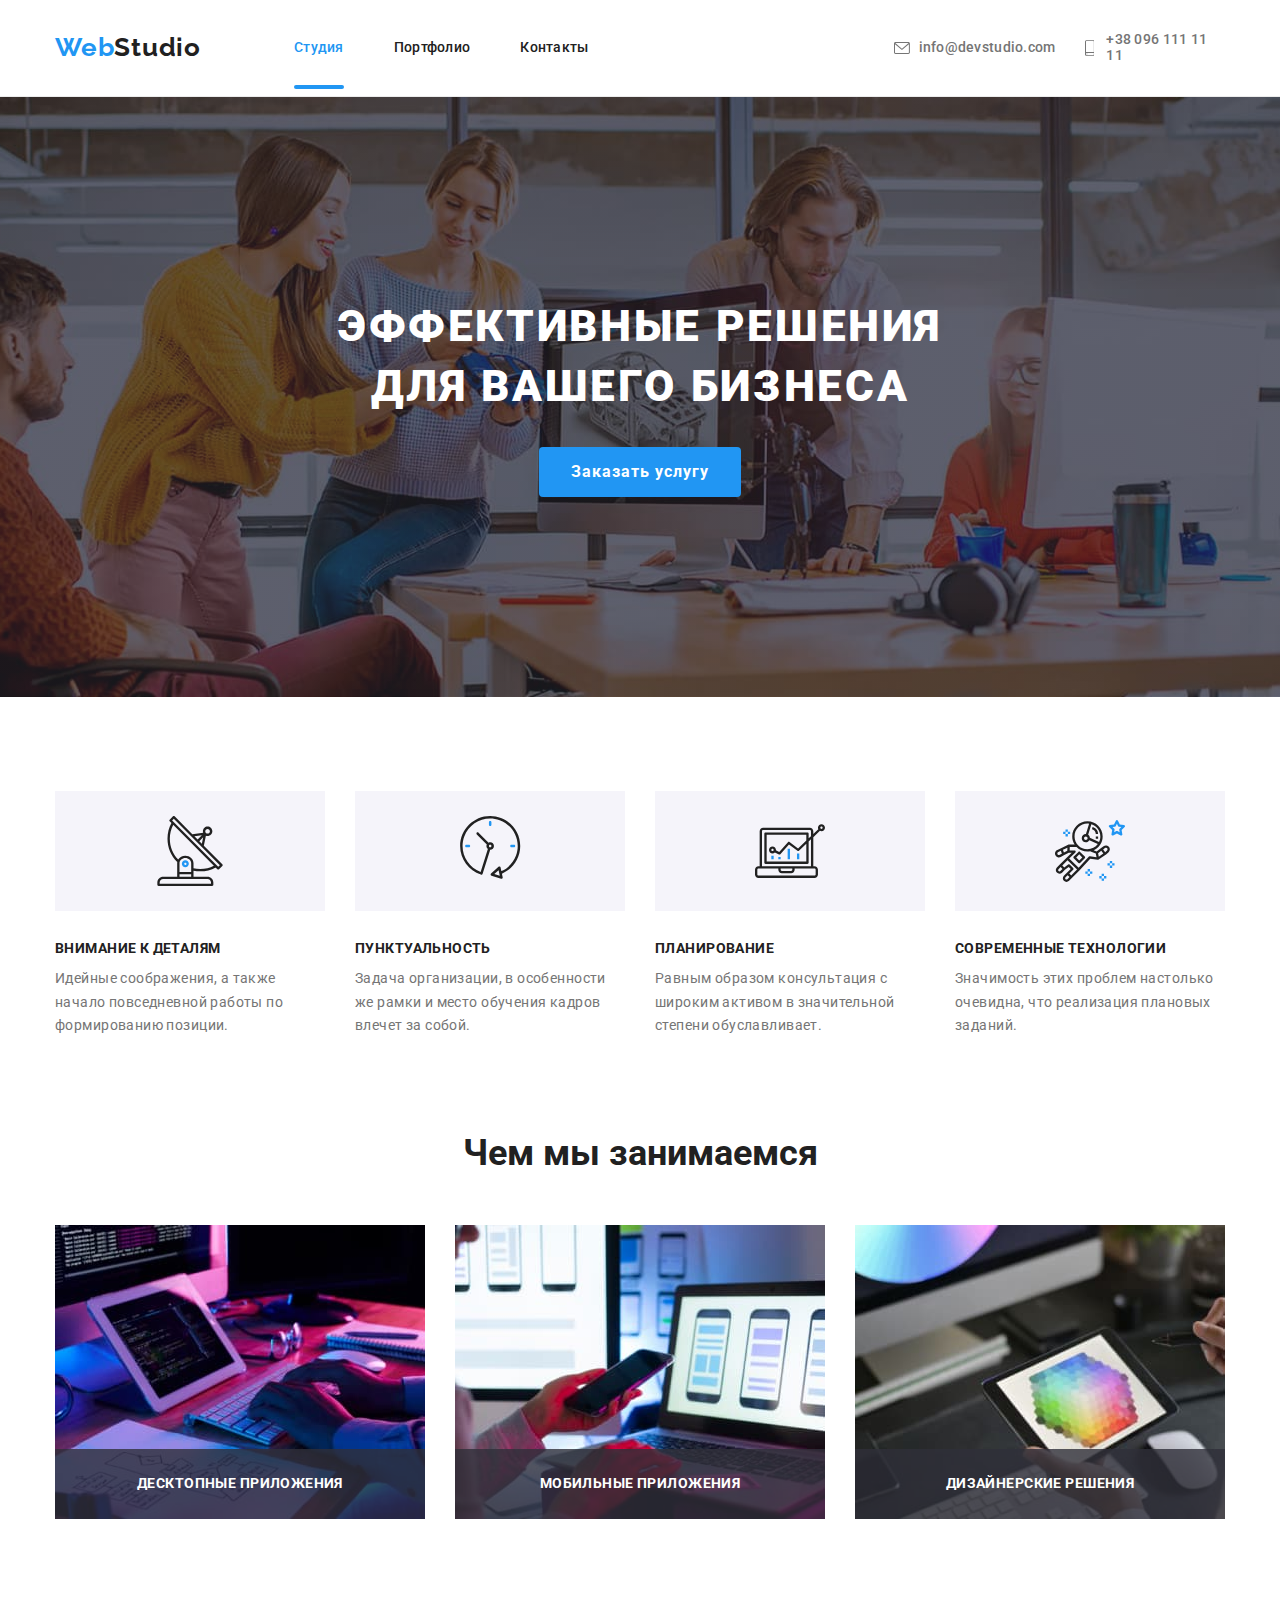
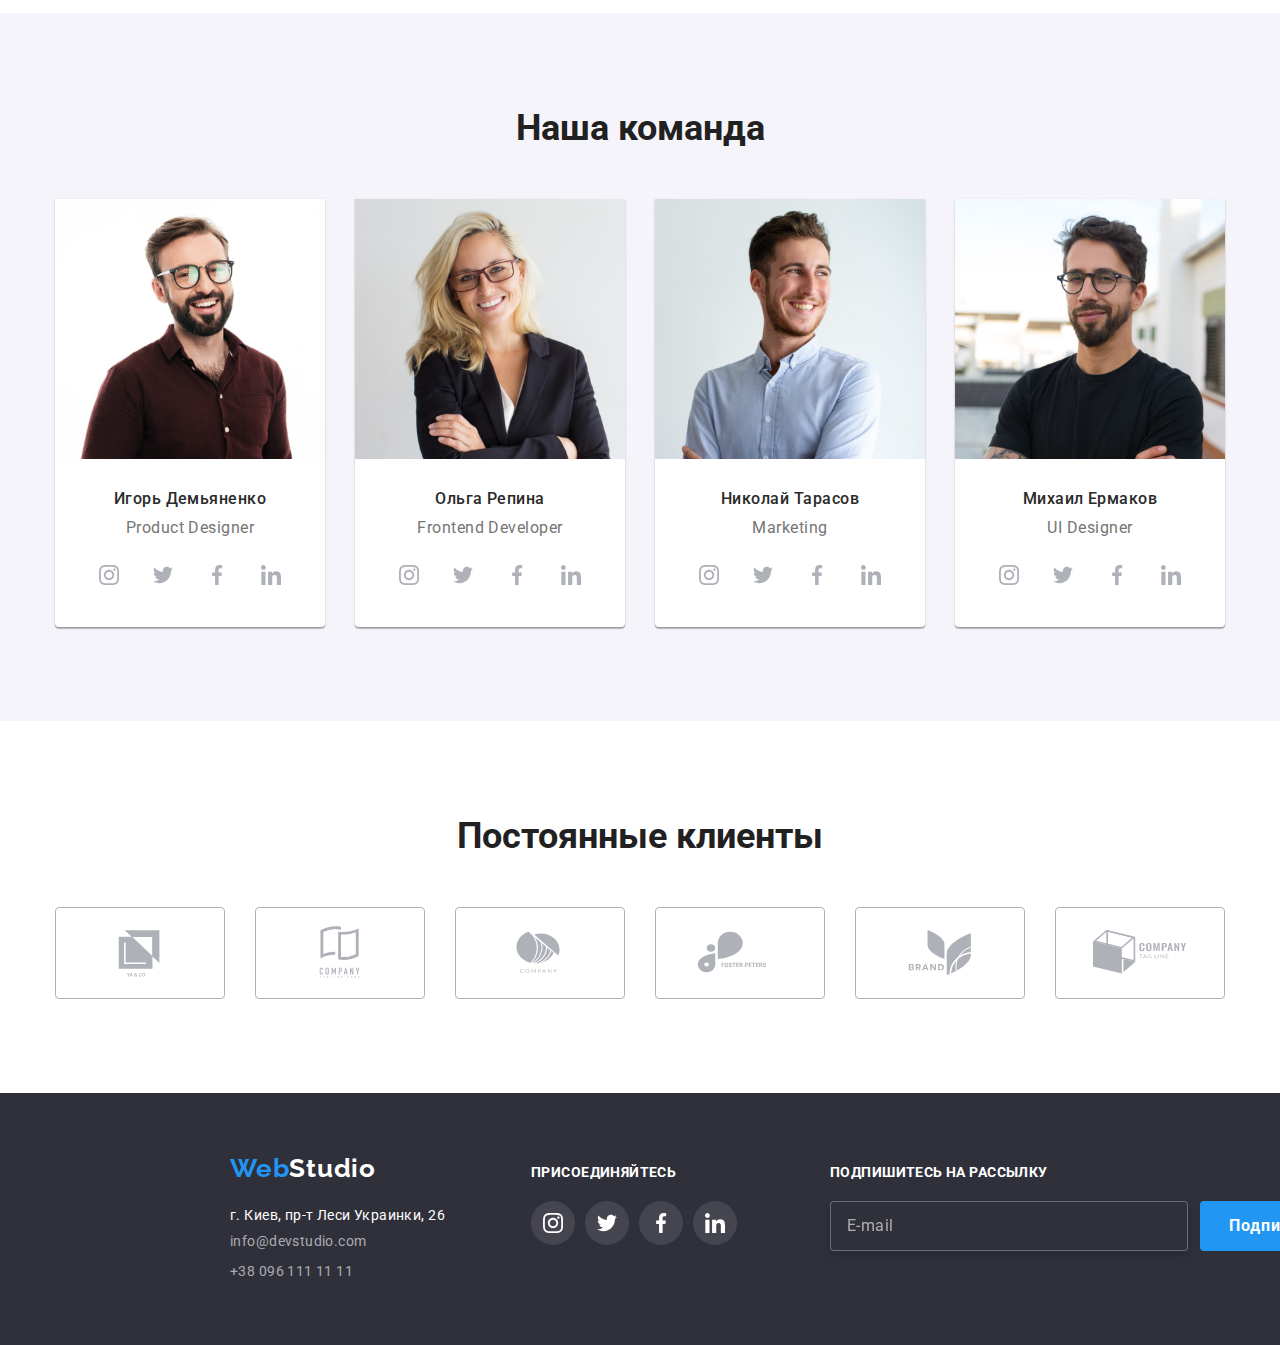
==== index.html @ 99806f52 "Initial commit" ====
<!DOCTYPE html>
<html lang="ru">
<head>
  <meta charset="UTF-8">
  <meta http-equiv="X-UA-Compatible" content="IE=edge">
  <meta name="viewport" content="width=device-width, initial-scale=1.0">
  <title>WebStudio</title>

  <!-- Fontfamily -->
  <link 
  rel="preconnect" 
  href="https://fonts.googleapis.com"
  >
  <link 
  rel="preconnect" 
  href="https://fonts.gstatic.com" crossorigin
  >
  <link 
  href="https://fonts.googleapis.com/css2?family=Raleway:wght@700&family=Roboto:wght@400;500;700;900&display=swap" 
  rel="stylesheet"
  >
  <!-- Normalize -->
  <link 
  rel="stylesheet" 
  href="https://cdnjs.cloudflare.com/ajax/libs/modern-normalize/1.1.0/modern-normalize.min.css"
  >
  <!-- Css -->
  <link 
  rel="stylesheet" 
  href="./css/styles.css"
  >
</head>
<body>

  <!-- Header -->

  <header class="header">
    <div class= "container nav-container">
      <nav class="nav-list">
        <a href="./" class="logo-header logo link" aria-label="WebStudio">
          <span class="logo-web">Web</span>Studio
        </a>
        <ul class="site-nav list">
          <li class="nav-element"><a href="" class="nav-link link current" aria-label="Студия">Студия</a></li>
          <li class="nav-element"><a href="./portfolio.html" class="nav-link link" aria-label="Портфолио">Портфолио</a></li>
          <li class="nav-element"><a href="" class="nav-link link" aria-label="Контакты">Контакты</a></li>
        </ul>
      </nav>

      <ul class="contacts-list list">
        <li class="contacts-item">
          <a href="mailto:info@devstudio.com" class="contacts-link link " aria-label="Mail">
            <svg class="mail-icon"
              width="16px"
              height="12px">
              <use href="./images/icons.svg#icon-envelope"></use>
            </svg>info@devstudio.com
          </a>
        </li>
        <li class="contacts-item">
          <a href="tel:+380961111111" class="contacts-link link " aria-label="Phone number">
            <svg class="tell-icon"
              width="10px"
              height="16px">
              <use href="./images/icons.svg#icon-smartphone"></use>
            </svg>+38 096 111 11 11
          </a>
        </li>
      </ul>
    </div>
  </header>

<!-- Main -->

  <main>

<!-- Hero -->

    <section class="hero">
      <div class=" hero-container container ">
        <h1 class="hero-title">Эффективные решения для вашего бизнеса</h1>
        <button class="button" type="button" data-modal-open >Заказать услугу</button>
      </div>
    </section>

<!-- Feature -->

    <section class="feature-section">
      <div class="container">
        <h2 class="visually-hidden">Преимущество</h2>
        <ul class="feature-list list">
          <li class="feature-item">
            <div class="feature-icon-container">
            <svg class="feature-icon"
            width="70px" 
            height="70px">
              <use href="./images/icons.svg#icon-antenna"></use>
            </svg>
            </div>
            <h3 class="feature-title">Внимание к деталям</h3>
            <p class="feature-subtitle">Идейные соображения, а также начало повседневной работы по формированию позиции.</p>
          </li>
          <li class="feature-item">
            <div class="feature-icon-container">
              <svg class="feature-icon"
            width="70px" 
            height="70px">
              <use href="./images/icons.svg#icon-clock"></use>
            </svg>
            </div>
            <h3 class="feature-title">Пунктуальность</h3>
            <p class="feature-subtitle">Задача организации, в особенности же рамки и место обучения кадров влечет за собой.</p>
          </li>
          <li class="feature-item">
            <div class="feature-icon-container">
              <svg class="feature-icon"
            width="70px" 
            height="70px">
              <use href="./images/icons.svg#icon-diagram"></use>
            </svg>
            </div>
            <h3 class="feature-title">Планирование</h3>
            <p class="feature-subtitle">Равным образом консультация с широким активом в значительной степени обуславливает.</p>
          </li>
          <li class="feature-item">
            <div class="feature-icon-container">
              <svg class="feature-icon"
            width="70px" 
            height="70px">
              <use href="./images/icons.svg#icon-astronaut"></use>
            </svg>
            </div>
            <h3 class="feature-title">Современные технологии</h3>
            <p class="feature-subtitle">Значимость этих проблем настолько очевидна, что реализация плановых заданий.</p>
          </li>
        </ul>
      </div>

    </section>

<!-- Services -->

    <section class="services-section">
      <div class="container">
        <h2 class="section-title">Чем мы занимаемся</h2>
        <ul class="services-list list">
          <li class="services-item">
              <img src="./images/layout.jpg" class="image" alt="Программирование" width="370">
          <p class="services-description">Десктопные приложения</p>
            </li>
          <li class="services-item">
              <img src="./images/design.jpg" class="image" alt="Дизайн" width="370">
          <p class="services-description">Мобильные приложения</p>
            </li>
          <li class="services-item">
              <img src="./images/colorontablet.jpg" class="image" alt="Выбор цвета на графическом планшете" width="370">
          <p class="services-description">Дизайнерские решения</p>
            </li>
        </ul>
      </div>
    </section>

<!-- Team -->

    <section class="team-section">
      <div class="container">
        <h2 class="section-title">Наша команда</h2>
        <ul class="team-list list">
            <li class="team-card">
              <img src="./images/igordemyanenko.jpg" class="image" alt="Игорь Демьяненко" width="270">
            <div class="card-title">
              <h3 class="team-title">Игорь Демьяненко</h3>
              <p class="team-description">Product Designer</p>
              <ul class="social-list list">
                <li class="social-item">
                  <a href="" class="social-element" aria-label="instagram">
                    <svg class="social-icon "
                    height="20px"
                    width="20px">
                      <use href="images/icons.svg#icon-instagram" ></use>
                    </svg>
                  </a></li>
                <li class="social-item">
                  <a href="" class="social-element" aria-label="twitter">
                    <svg class="social-icon "
                    height="20px"
                    width="20px">
                      <use href="images/icons.svg#icon-twitter" ></use>
                    </svg>
                  </a></li>
                <li class="social-item">
                  <a href="" class="social-element"  aria-label="facebook">
                    <svg class="social-icon "
                    height="20px"
                    width="20px">
                      <use href="images/icons.svg#icon-facebook" ></use>
                    </svg>
                  </a></li>
                <li class="social-item">
                  <a href="" class="social-element"  aria-label="linkedin">
                    <svg class="social-icon "
                    height="20px"
                    width="20px">
                      <use href="images/icons.svg#icon-linkedin" ></use>
                    </svg>
                  </a></li>
              </ul>
            </div>
            </li>
            <li class="team-card">
              <img src="./images/olgarepina.jpg" class="image" alt="Ольга Репина" width="270">
            <div class="card-title">
              <h3 class="team-title">Ольга Репина</h3>
              <p class="team-description">Frontend Developer</p>
              <ul class="social-list list">
                <li class="social-item">
                  <a href="" class="social-element">
                    <svg class="social-icon "
                    height="20px"
                    width="20px">
                      <use href="images/icons.svg#icon-instagram" ></use>
                    </svg>
                  </a></li>
                <li class="social-item">
                  <a href="" class="social-element">
                    <svg class="social-icon "
                    height="20px"
                    width="20px">
                      <use href="images/icons.svg#icon-twitter" ></use>
                    </svg>
                  </a></li>
                <li class="social-item">
                  <a href="" class="social-element">
                    <svg class="social-icon "
                    height="20px"
                    width="20px">
                      <use href="images/icons.svg#icon-facebook" ></use>
                    </svg>
                  </a></li>
                <li class="social-item">
                  <a href="" class="social-element">
                    <svg class="social-icon "
                    height="20px"
                    width="20px">
                      <use href="images/icons.svg#icon-linkedin" ></use>
                    </svg>
                  </a></li>
              </ul>
              </div>
            </li>
            <li class="team-card">
              <img src="./images/nikolaitarasov.jpg" class="image" alt="Николай Тарасов" width="270">
            <div class="card-title">
              <h3 class="team-title">Николай Тарасов</h3>
              <p class="team-description">Marketing</p>
              <ul class="social-list list">
                <li class="social-item">
                  <a href="" class="social-element">
                    <svg class="social-icon "
                    height="20px"
                    width="20px">
                      <use href="images/icons.svg#icon-instagram" ></use>
                    </svg>
                  </a></li>
                <li class="social-item">
                  <a href="" class="social-element">
                    <svg class="social-icon "
                    height="20px"
                    width="20px">
                      <use href="images/icons.svg#icon-twitter" ></use>
                    </svg>
                  </a></li>
                <li class="social-item">
                  <a href="" class="social-element">
                    <svg class="social-icon "
                    height="20px"
                    width="20px">
                      <use href="images/icons.svg#icon-facebook" ></use>
                    </svg>
                  </a></li>
                <li class="social-item">
                  <a href="" class="social-element">
                    <svg class="social-icon "
                    height="20px"
                    width="20px">
                      <use href="images/icons.svg#icon-linkedin" ></use>
                    </svg>
                  </a></li>
              </ul>
            </div>
            </li>
            <li class="team-card">
              <img src="./images/mikhailermakov.jpg" class="image" alt="Михаил Ермаков" width="270">
            <div class="card-title">
              <h3 class="team-title">Михаил Ермаков</h3>
              <p class="team-description">UI Designer</p>
              <ul class="social-list list">
                <li class="social-item">
                  <a href="" class="social-element">
                    <svg class="social-icon "
                    height="20px"
                    width="20px">
                      <use href="images/icons.svg#icon-instagram" ></use>
                    </svg>
                  </a></li>
                <li class="social-item">
                  <a href="" class="social-element">
                    <svg class="social-icon "
                    height="20px"
                    width="20px">
                      <use href="images/icons.svg#icon-twitter" ></use>
                    </svg>
                  </a></li>
                <li class="social-item">
                  <a href="" class="social-element">
                    <svg class="social-icon "
                    height="20px"
                    width="20px">
                      <use href="images/icons.svg#icon-facebook" ></use>
                    </svg>
                  </a></li>
                <li class="social-item">
                  <a href="" class="social-element">
                    <svg class="social-icon "
                    height="20px"
                    width="20px">
                      <use href="images/icons.svg#icon-linkedin" ></use>
                    </svg>
                  </a></li>
              </ul>
            </div>
          </li>
        </ul>
      </div>
    </section>

<!-- Our clients -->

<section class="clients-section">
<div class="container">
    <h2 class="section-title">Постоянные клиенты</h2>
  <ul class="clients-list list">
    <li class="clients-item">
    <a  class="clients-icon" href="">
      <svg class="feature-icon "
          width="106px" 
          height="60px">
          <use href="./images/icons.svg#icon-logo-1"></use>
        </svg>
    </a>
    </li>
    <li class="clients-item">
    <a  class="clients-icon" href="">
      <svg class="feature-icon "
          width="106px" 
          height="60px">
          <use href="./images/icons.svg#icon-logo-2"></use>
        </svg>
    </a>
    </li>
    <li class="clients-item">
    <a  class="clients-icon" href="">
      <svg class="feature-icon "
          width="106px" 
          height="60px">
          <use href="./images/icons.svg#icon-logo-3"></use>
        </svg>
    </a>
    </li>
    <li class="clients-item">
    <a class="clients-icon" href="">
      <svg class="feature-icon "
          width="106px" 
          height="60px">
          <use href="./images/icons.svg#icon-logo-4"></use>
        </svg>
    </a>
    </li>
    <li class="clients-item">
    <a  class="clients-icon" href="">
      <svg class="feature-icon "
          width="106px" 
          height="60px">
          <use href="./images/icons.svg#icon-logo-5"></use>
        </svg>
    </a>
    </li>
    <li class="clients-item">
    <a  class="clients-icon" href="">
      <svg class="feature-icon "
          width="106px" 
          height="60px">
          <use href="./images/icons.svg#icon-logo-6"></use>
        </svg>
    </a>
    </li>
  </ul>
</div>
</section>
  </main>

<!-- Footer -->

  <footer class="footer">
    <div class="container">
      <div>
        <a href="./" class="logo-footer logo link" aria-label="WebStudio">
          <span class="logo-web">Web</span>Studio
        </a>
        <address class="address">
          <ul class="contacts-footer list">
            <li class="address-item"><a href="/" class="contacts-address link" aria-label="address">г. Киев, пр-т Леси Украинки, 26</a></li>
            <li class="address-item"><a href="mailto:info@devstudio.com" class="contacts-link link" aria-label="Mail">info@devstudio.com</a></li>
            <li class="address-item"><a href="tel:+380961111111" class="contacts-link link" aria-label="Phone number">+38 096 111 11 11</a></li>
          </ul>
        </address>
      </div>
      <div class="footer-social-container">
          <b class="subscribe">присоединяйтесь</b>
          <ul class="footer-social-list list">
            <li class="footer-social-item">
                    <a href="" class="footer-social-element" aria-label="instagram">
                      <svg class="footer-social-icon"
                      height="20px"
                      width="20px">
                        <use href="images/icons.svg#icon-instagram" ></use>
                      </svg>
                    </a></li>
                  <li class="footer-social-item">
                    <a href="" class="footer-social-element" aria-label="twitter">
                      <svg class="footer-social-icon"
                      height="20px"
                      width="20px">
                        <use href="images/icons.svg#icon-twitter" ></use>
                      </svg>
                    </a></li>
                  <li class="footer-social-item">
                    <a href="" class="footer-social-element" aria-label="facebook">
                      <svg class="footer-social-icon"
                      height="20px"
                      width="20px">
                        <use href="images/icons.svg#icon-facebook" ></use>
                      </svg>
                    </a></li>
                  <li class="footer-social-item">
                    <a href="" class="footer-social-element"  aria-label="linkedin">
                      <svg class="footer-social-icon"
                      height="20px"
                      width="20px">
                        <use href="images/icons.svg#icon-linkedin" ></use>
                      </svg>
                    </a></li>
          </ul>
      </div> 

      <div class="footer-form-container">
        <p class="subscribe footer-form-title">Подпишитесь на рассылку</p>
        <form class="footer-form">
            <input class="footer-email-input" type="email" name="email" placeholder="E-mail">
          <button class="button fotter-button" type="submit">
            Подписаться
            <svg class="footer-icon"
              width="24px"
              height="24px">
              <use href="./images/icons.svg#icon-send"></use>
            </svg>
          </button>
        </form>
      </div>
    </div>
  </footer>

<!-- Modal -->

  <div class="backdrop is-hidden" data-modal>
    <div class="modal">


    <div class="modal-container"  role="group" aria-labelledby="contact-details-head">
        <p class="modal-title" id="contact-details-head">Оставьте свои данные, мы вам перезвоним</p>
      <form class="modal-form">

        <label class="label">
          Имя
          <input class="modal-input" type="text" name="name" autofocus>
        <svg class="modal-icon"
          width="18px"
          height="18px">
          <use href="./images/icons.svg#icon-person-black">
          </use>
        </svg>
        </label>

        <label class="label">
          Телефон
          <input class="modal-input" type="tel" name="phone_number">
        <svg class="modal-icon"
          width="18px"
          height="18px">
          <use href="./images/icons.svg#icon-phone-black"></use>
        </svg>
        </label>

        <label class="label">
          Почта
          <input class="modal-input" type="email" name="email">
        <svg class="modal-icon"
          width="18px"
          height="18px">
          <use href="./images/icons.svg#icon-email-black"></use>
        </svg>
        </label>

        <label class="label label-texteria">
          Комментарий
        <textarea  class="textarea" name="Comment" rows="7" placeholder="Введите текст"></textarea>
        </label>

        <label class="label agreement">
          <input class="input-checkbox visually-hidden" id="user-checkbox" tabindex="-1" type="checkbox" name="consent" value="consent">
          <span class="fake" aria-labelledby="user-checkbox" tabindex="0">
            <svg class="icon-fake"
            width="11px"
            height="8px">
              <use href="./images/icons.svg#icon-Vector"></use>
            </svg>
          </span>
          Соглашаюсь с рассылкой и принимаю&nbsp;
          <a class="agreement-link" href="/">Условия договора</a>
          </label>

        <button class="button modal-button" type="submit">Отправить</button>
      </form>
    </div>
      <button class="modal-close" type="button" data-modal-close>
        <svg class="modal-close-icon"
        width="18px"
        height="18px">
          <use href="./images/icons.svg#icon-close-black"></use>
        </svg>
      </button>
    </div>
  </div>

  <script src="./js/modal.js"></script>
</body>
</html>
---- css/styles.css ----
/* Styles for index.html */
:root {
  --primary-text-color: #2a2a2a;
  --title-text-color: #212121;
  --accent-color: #2196F3;
  --primary-white-color: #FFFFFF;
  --grey: #757575;
  --grey-light: rgba(255, 255, 255, 0.6);
  --grey-ultra-light: #F5F4FA;
  --background-color: #2F303A;
  --background-color-for-hero:#C4C4C4;
  /* --primary-bg-color:#E5E5E5; */
} 

/* Box-sizing */
html {
  box-sizing: border-box;
}


/* Body */
body {
  margin: 0;

  /* background-color: var(--primary-bg-color); */
  color: var(--primary-text-color);

  font-size: 14px;
  font-weight: 400;
  line-height: 1.71;
  font-family: Roboto, sans-serif;
}

/* Class .container  */
.container {
  width: 1200px;
  margin: 0 auto;
  padding: 0 15px;
}

/* Class .list  */
.list {
  list-style: none;
  
  margin: 0;
  padding: 0;
}

/* Class .link  */
.link {
  text-decoration: none;
}

/* Class .section-title  */
.section-title {
  color: var(--title-text-color);

  font-size: 36px;
  line-height: 1.17;
  text-align: center;
}

/* Class .image */
.image {
  width: 100%;
  height: auto;
  display:block;
}

/* INDEX.HTML */

/* HEADER */
.header {
  border-bottom: 1px solid #ECECEC
}

.nav-container {
  display: flex;
  align-items: center;
}

.nav-list {
  display: flex;
  align-items: center;
}

/* Logo */

.logo {
  margin-right: 93px;

  color: var(--title-text-color);

  font-family: Raleway;
  font-size: 26px;
  font-weight: 700;
  line-height: 1.19;
  letter-spacing: 0.03em;
}

.logo-web {
  color: var(--accent-color);
}

/* Nav */

.site-nav {
  display: flex;
  align-items: center;
}

.nav-element:not(:last-child) {
  margin-right: 50px;
}

.nav-link {
  display: block;
  padding: 32px 0;

  color: var(--title-text-color);

  font-weight: 500;
  line-height: 1.14;
  letter-spacing: 0.02em;

  transition-timing-function: cubic-bezier(0.4, 0, 0.2, 1);
  transition-duration: 250ms;
  transition-property: color;

}

.nav-link:hover,
.nav-link:focus {
  color: var(--accent-color);
}

.nav-link.current{
  color: var(--accent-color);
}

/* hover-line */
.nav-link.current,
.nav-link {
  position: relative;
}


.nav-link.current::after {
  content: "";
  position: absolute;
  bottom: -1.5px;
  left: 0;

  width: 100%;
  height: 4px;

  background: #2196F3;
  border-radius: 2px;
  }




/* contacts */

.contacts-list {
  display: flex;
  align-items: center;
  margin-left: 305px;
}

.contacts-item:not(:last-child){
  margin-right: 29px;
}

.contacts-link {
  display: flex;
  align-items: center;
  padding: 32px 0;


  color: var(--grey);
  fill: var(--grey);

  font-weight: 500;
  line-height: 1.14;
  letter-spacing: 0.02em;

  transition-timing-function: cubic-bezier(0.4, 0, 0.2, 1) ;
  transition-duration: 250ms;
  transition-property: color, fill;
}

.contacts-link:hover,
.contacts-link:focus {
  color: var(--accent-color);
  fill: var(--accent-color);
}

/* icons for contacts */
.mail-icon {
  margin-right: 9px;
}

.tell-icon {
  margin-right: 12px;
}


/* MAIN */

/* Hero */
.hero {
  padding: 200px 0;
  margin: auto;


  background-color: var(--background-color-for-hero);

  background-image:
  linear-gradient(
    rgba(47, 48, 58, 0.475),
    rgba(47, 48, 58, 0.475)),
    url(../images/team.jpg);
  background-repeat: no-repeat;
  background-position: center;
  max-width: 1600px; 
  }

.hero-container {
  text-align: center;
}


.visually-hidden {
  position: absolute;
  width: 1px;
  height: 1px;
  margin: -1px;
  padding: 0;
  overflow: hidden;
  border: 0;
  clip: rect(0 0 0 0);
}

.hero-title {
  max-width: 696px;
  margin: 0 auto 30px;

  color: var(--primary-white-color);

  font-weight: 900;
  font-size: 44px;
  line-height: 1.36;
  letter-spacing: 0.06em;
  text-transform: uppercase;
}

.button {
  padding: 10px 32px;
  min-width: 200px;
  border: 0;
  border-radius: 4px;

  color: var(--primary-white-color);
  background-color: var(--accent-color);

  font-family: inherit;
  font-weight: 700;
  font-size: 16px;
  line-height: 1.88;
  letter-spacing: 0.06em;

  cursor: pointer;
  transition-duration: 250ms;
  transition-timing-function: cubic-bezier(0.4, 0, 0.2, 1);
  transition-property: background-color;
}
.button:focus,
.button:hover {
  background-color: #188CE8;;
}

/* Feature */

.feature-section {
  padding: 94px 0 47px;
}

.feature-list {

  display: flex;
  align-items: center;
  justify-content: center;
}

.feature-item {
  width: 270px;
  margin-right: 30px;
}

.feature-item:last-child {
  margin-right: 0;
}

.feature-icon-container {
  margin-bottom: 30px;
  display: flex;
  align-items: center;
  justify-content: center;

  background: #F5F4FA;

  width: 270px;
  height: 120px;
}

.feature-title {
  margin: 0 0 10px;
  color: var(--title-text-color);

  font-weight: 700;
  font-size: 14px;
  line-height: 1.14;
  text-transform: uppercase;
  letter-spacing: 0.03em;
}

.feature-subtitle {
  margin: 0;

  color: var(--grey);

  line-height: 1.71;
  letter-spacing: 0.03em;
}

/* Services */

.services-section {
  padding: 47px 0 94px;
}

.section-title {
  margin: 0 0 50px;
  
  text-align: center;
}

.services-list {
  display: flex;
  align-items: center;
  justify-content: center;
}
  
.services-item {
  position: relative;

  margin-right: 30px;
}

.services-item:last-child {
  margin-right: 0;
}
/* description */

.services-description {
  position: absolute;
  bottom: 0;
  padding: 27px;
  right: 0;
  left: 0;

  margin: 0;
  font-weight: 700;
  line-height: 1.14;
  text-align: center;
  letter-spacing: 0.03em;
  text-transform: uppercase;

  color: var(--primary-white-color);

  background: rgba(47, 48, 58, 0.8);
}

/* Team */

.team-section {
  background-color: #F5F4FA;
  padding: 94px 0;
}

.team-list {
  display: flex;
  align-items: center;
  justify-content: center;
}

.team-card {
  margin: 0 30px 0 0;

  background-color:var(--primary-white-color) ;

  box-shadow: 0px 1px 3px rgba(0, 0, 0, 0.12), 0px 1px 1px rgba(0, 0, 0, 0.14), 0px 2px 1px rgba(0, 0, 0, 0.2);
  border-radius: 0px 0px 4px 4px;
}

.card-title {
  padding: 30px 32px;

  text-align: center;
}

.team-title {
  margin: 0 0 10px 0;

  font-weight: 500;
  font-size: 16px;
  line-height: 1.19;
  letter-spacing: 0.03em;
}



.team-card:last-child {
  margin-right: 0;
}

.team-description {

  color: var(--grey);

  font-weight: 400;
  font-size: 16px;
  line-height: 1.19;
  letter-spacing: 0.03em;

  margin: 0 0 16px;
}

.social-list {
  display: flex;
  align-items: center;
  justify-content: center;
}

.social-element {
  display: flex;
  align-items: center;
  justify-content: center;

  fill: #AFB1B8 ;

  height: 44px;
  width: 44px;
  border-radius: 50%;
  transition-timing-function: cubic-bezier(0.4, 0, 0.2, 1) ;
  transition-duration: 250ms;
  transition-property: background-color, fill;

}
.social-item:not(:last-child) {
  margin-right: 10px;
  
}

.social-element:hover,
.social-element:focus {
  background-color: var(--accent-color);
  fill: var(--primary-white-color)
}

/* Our clients */

.clients-section {
  padding: 94px 0;
}
.clients-list {
  display: flex;
  align-items: center;
}

.clients-item {
  width: 170px;
  height: 92px;
}

.clients-icon{
  display: flex;
  align-items: center;
  justify-content: center;

  fill: #AFB1B8;


  border: 1px solid #AFB1B8;
  border-radius: 4px;
  width: 100%;
  height: 100%;

  transition-timing-function: cubic-bezier(0.4, 0, 0.2, 1) ;
  transition-duration: 250ms;
  transition-property: fill, border;
}
.clients-item:not(:last-child) {
  margin-right: 30px;
}

.clients-icon:hover,
.clients-icon:focus {
  fill: var(--accent-color);
  border: 1px solid #2196F3;
}

/* FOOTER */

.footer {
  padding: 60px 215px;

  background-color: var(--background-color)
}



.footer .logo {
  color: var(--primary-white-color);
}

.logo-footer {
  display: inline-block;
  margin-bottom: 20px;
  margin-right: 0;
}
.address-item {
  margin-bottom: 9px;
  height: 21px;
}
.address-item:last-child {
  margin-bottom: 0;
}

.contacts-footer {
  width: 231px;
}

.contacts-address {
  color: var(--primary-white-color);

  font-style: normal;
  letter-spacing: 0.03em;

}

.footer .contacts-link {
  padding: 0;
  color: var(--grey-light);

  font-weight: 400;
  font-style: normal;
  letter-spacing: 0.03em;

  transition-timing-function: cubic-bezier(0.4, 0, 0.2, 1) ;
  transition-duration: 250ms;
  transition-property: color;
}

.footer .contacts-link:hover,
.footer .contacts-link:focus {
  color: var(--accent-color);
}
/* Social */

.footer .container {
  display: flex;
  align-items: baseline;
}

.footer-social-container {
margin-left: 70px;

}

.subscribe {
  display: block;
  margin-bottom: 20px;

  color: var(--primary-white-color);


  font-weight: 700;
  line-height: 1.14;
  letter-spacing: 0.03em;
  text-transform: uppercase;
}

.footer-social-list {
display: flex;
}

.footer-social-item {
display: flex;
}

.footer-social-item:not(:last-child) {
  margin-right: 10px;
}

.footer-social-element {
  display: flex;
  align-items: center;
  justify-content: center;

  background-color: rgba(255, 255, 255, 0.1);
  fill: var(--primary-white-color);

  width: 44px;
  height: 44px;
  border-radius: 50%;

  transition-duration: 250ms;
  transition-timing-function: cubic-bezier(0.4, 0, 0.2, 1);
  transition-property: background-color;
}

.footer-social-element:hover,
.footer-social-element:focus {
  background-color: var(--accent-color);
}

/* footer-modal */

.footer-form-container {
  display: flex;
  flex-direction: column;
  margin-left: 93px;
  width: 570px;

}


.footer-form {
  display: flex;
  align-items: flex-end;


}

.footer-form-title {
  margin: 0 0 20px ;
  color: var(--primary-white-color);

  font-weight: 700;
  line-height: 1.14;
  letter-spacing: 0.03em;
}

.footer-label {
  display: flex;
  flex-direction: column;
  margin: 0;
  width: 100%;
}

.footer-email-input {
  font-size: 16px;
  padding: 15px 10px 15px 16px;
  width: 100%;

  background: var(--background-color);
  color: var(--background-color-for-hero);

  border: 1px solid rgba(255, 255, 255, 0.3);
  filter: drop-shadow(0px 4px 4px rgba(0, 0, 0, 0.15));
  border-radius: 4px;
  outline: transparent;
  transition-property: solid;
  transition-duration: 250ms;
  transition-timing-function: cubic-bezier(0.4, 0, 0.2, 1);
}

.footer-email-input:focus {
  border: 1px solid var(--accent-color);
}

.footer-email-input::placeholder {
  font-weight: 400;
  font-size: 16px;
  line-height: 1.25;
  letter-spacing: 0.03em;

  color: rgba(255, 255, 255, 0.6);
}

.fotter-button {
display: flex;
justify-content: center;
align-items: center;
margin-left: 12px;

padding: 10px 28px 10px 29px ;

fill: var(--primary-white-color);
}

.footer-icon {
  padding: 0;
  margin-left: 10px;
}
/* Modal */

.backdrop {
  position: fixed;


  width: 100vw;
  height: 100vh;
  left: 0px;
  top: 0px;

  background: rgba(0, 0, 0, 0.2);
  
  opacity: 1;
  visibility: visible;
  pointer-events: initial;

  transition-property: opacity, visibility;
  transition-duration: 250ms;
  transition-timing-function: cubic-bezier(0.4, 0, 0.2, 1);

}

.modal {
  position: absolute;
  width: 528px;
  top:50%;
  left:50%;
  transform: translate(-50%,-50%);

  background: #FFFFFF;
  box-shadow: 0px 1px 3px rgba(0, 0, 0, 0.12), 0px 1px 1px rgba(0, 0, 0, 0.14), 0px 2px 1px rgba(0, 0, 0, 0.2);
  border-radius: 4px;
}

.backdrop.is-hidden {
  opacity: 0;
  visibility: hidden;
  pointer-events: none;
}

.modal-close {
  display: flex;
  justify-content: center;
  align-items: center;
  position: absolute;
  top: 8px;
  right: 8px;

  width: 30px;
  height: 30px;

  background: #FFFFFF;
  border: 1px solid rgba(0, 0, 0, 0.1);
  border-radius: 50%;

  cursor: pointer;
  transition-timing-function: cubic-bezier(0.4, 0, 0.2, 1) 250s;
  transition-duration: 250ms;
  transition-property: fill;
}

  .modal-close:focus,
  .modal-close:hover {
  fill:var(--accent-color);
}

.modal-close-icon {
  display: block;
}

/* Form */

.modal-container {
  padding: 40px;
}

.modal-form {
  display: flex;
  flex-direction: column;
  justify-content: center;

}

.modal-title{
  text-align: center;
  margin-top: 0;
  margin-bottom: 12px;
  font-weight: 700;
  font-size: 20px;
  line-height: 1.15;
  letter-spacing: 0.03em;
;
}

.label {
  display: flex;
  position: relative;
  flex-direction: column;
  
  margin-bottom: 10px;


  font-size: 12px;
  line-height: 1.16;
  letter-spacing: 0.01em;

  color: var(--grey);
}


.modal-input {
  padding: 12px 10px 12px 42px;
  margin-top: 4px;
  border: 1px solid rgba(33, 33, 33, 0.2);
  border-radius: 4px;
  outline: transparent;
  transition-timing-function: cubic-bezier(0.4, 0, 0.2, 1) ;
  transition-duration: 250ms;
  transition-property: border-color ;
  
}

.modal-input:focus {
  border-color: var(--accent-color);
}

.modal-input:focus +.modal-icon{
  fill: var(--accent-color);
}

.modal-icon {
  padding: 0;
  position: absolute;
  top: 50%;
  left: 12px;


  fill: var(--title-text-color);
  transition-timing-function: cubic-bezier(0.4, 0, 0.2, 1);
  transition-duration: 250ms;
  transition-property: fill;

}



.textarea {
  padding: 11px 16px;
  margin-top: 4px;
  outline: transparent;

  border: 1px solid rgba(33, 33, 33, 0.2);
  border-radius: 4px;

  transition-timing-function: cubic-bezier(0.4, 0, 0.2, 1) ;
  transition-duration: 250ms;
  transition-property: border-color;

  resize: none;
}


.textarea:focus {
border-color: var(--accent-color);
}

.textarea::placeholder {
  font-weight: 400;
  font-size: 12px;
  line-height: 1.166;
  letter-spacing: 0.01em;

  color: rgba(117, 117, 117, 0.5);

}

.fake {

  display: flex;
  justify-content: center;
  align-items: center;
  background:var(--primary-white-color);
  width: 16px;
  height: 15px;
  margin-right: 8px;

  border-radius: 4px;
  outline: 2px solid var(--title-text-color);
  outline-offset: -2px;

  transition-timing-function: cubic-bezier(0.4, 0, 0.2, 1);
  transition-duration: 250ms;
  transition-property: solid, background-color;
}

.fake:focus {
    outline: 2px solid var(--accent-color);
}

.icon-fake {
  fill: var(--primary-white-color) ;
  transition-timing-function: cubic-bezier(0.4, 0, 0.2, 1);
  transition-duration: 250ms;
  transition-property: fill;
}

.input-checkbox:checked + .fake {
  outline-color: var(--accent-color);
  background-color: var(--accent-color);
}

.agreement-link {
  text-decoration-line: underline;
  color: var(--accent-color);
}

.agreement {
  display: flex;
  flex-direction: row;
  justify-content: center;
  align-items:center ;
  text-align: center;
  margin-bottom: 30px ;
  margin-top: 10px;


  font-weight: 400;
  font-size: 14px;
  line-height: 1.71;
  letter-spacing: 0.03em;

  color: var(--grey);
}

.modal-button {
  margin: 0 auto;
  width: 200px;
  height: 50px;
}




/* STYLES FOR PORTFOLIO */

/* MAIN */
/* Portfolio */
.section-portfolio {
  padding: 94px 0;
}

.portfolio {
  display: flex;
  flex-wrap: wrap;
}

.portfolio-card {
  margin: 0 30px 30px 0;
}

.portfolio-card:nth-child(3n+3) {
  margin-right: 0;
}

.portfolio-card:nth-last-child(-n+3) {
  margin-bottom: 0;
}
.portfolio-link{
  display: block;
  transition-timing-function: cubic-bezier(0.4, 0, 0.2, 1) ;
  transition-duration: 250ms;
  transition-property: box-shadow;
}

.portfolio-link:hover,
.portfolio-link:focus {
  box-shadow: 0px 1px 1px rgba(0, 0, 0, 0.12),
    0px 4px 4px rgba(0, 0, 0, 0.06),
    1px 4px 6px rgba(0, 0, 0, 0.16);
}

.portfolio-title-descr {
  padding: 20px 24px;

  border: 1px solid #EEEEEE;
  border-top: 0;
}

.portfolio-title {
  margin: 0 0 4px;

  color: var(--title-text-color);

  font-size: 18px;
  line-height: 2;
  letter-spacing: 0.06em;
}

.description {
  margin: 0;

  color: var(--grey);

  font-size: 16px;
  line-height: 1.88;
  letter-spacing: 0.03em;
}

/* overlay */

.image-container{
  position: relative;
}

.portfolio-text-overlay {
  position: absolute;
  transform: translateY(100%);
  transition-timing-function: cubic-bezier(0.4, 0, 0.2, 1) ;
  transition-duration: 250ms;
  transition-property: transform, opacity;
  top: 0;
  bottom: 0;
  opacity: 0;

  padding: 63px 24px;
  margin: 0;

  font-weight: 400;
  font-size: 18px;
  line-height: 1.5;
  letter-spacing: 0.03em;

  color: var(--primary-white-color);

  background: rgba(33, 150, 243, 0.9);
}

.portfolio-overlay {
position: relative;
overflow: hidden;
}



.portfolio-link:hover .portfolio-text-overlay,
.portfolio-link:focus .portfolio-text-overlay {
    transform: translateY(0);
    opacity: 1;
  }



/* Filter */
.filter {
    display: flex;
    justify-content: center;
    margin-bottom: 50px;
}

.filter-item {
margin-right: 8px;
}

.filter-item:last-child {
  margin-right: 0;
}

.filter-button {
  padding: 6px 22px;
  
  color: var(--title-text-color);
  background-color: var(--grey-ultra-light);
  border: 0;
  
  font-family: inherit;
  font-weight: 500;
  font-size: 16px;
  line-height: 1.63;
  letter-spacing: 0.03em;
  border-radius: 4px;
  
  cursor: pointer;
  transition-timing-function: cubic-bezier(0.4, 0, 0.2, 1);
  transition-duration:250ms;
  transition-property:color, background-color, box-shadow;
  
}

.filter-button.current {
  color: var(--primary-white-color);
  background-color: var(--accent-color)
}

.filter-button:hover,
.filter-button:focus {
  color: var(--primary-white-color);
  background-color: var(--accent-color);
  box-shadow: 0px 3px 1px rgba(0, 0, 0, 0.1), 0px 1px 2px rgba(0, 0, 0, 0.08), 0px 2px 2px rgba(0, 0, 0, 0.12);

}
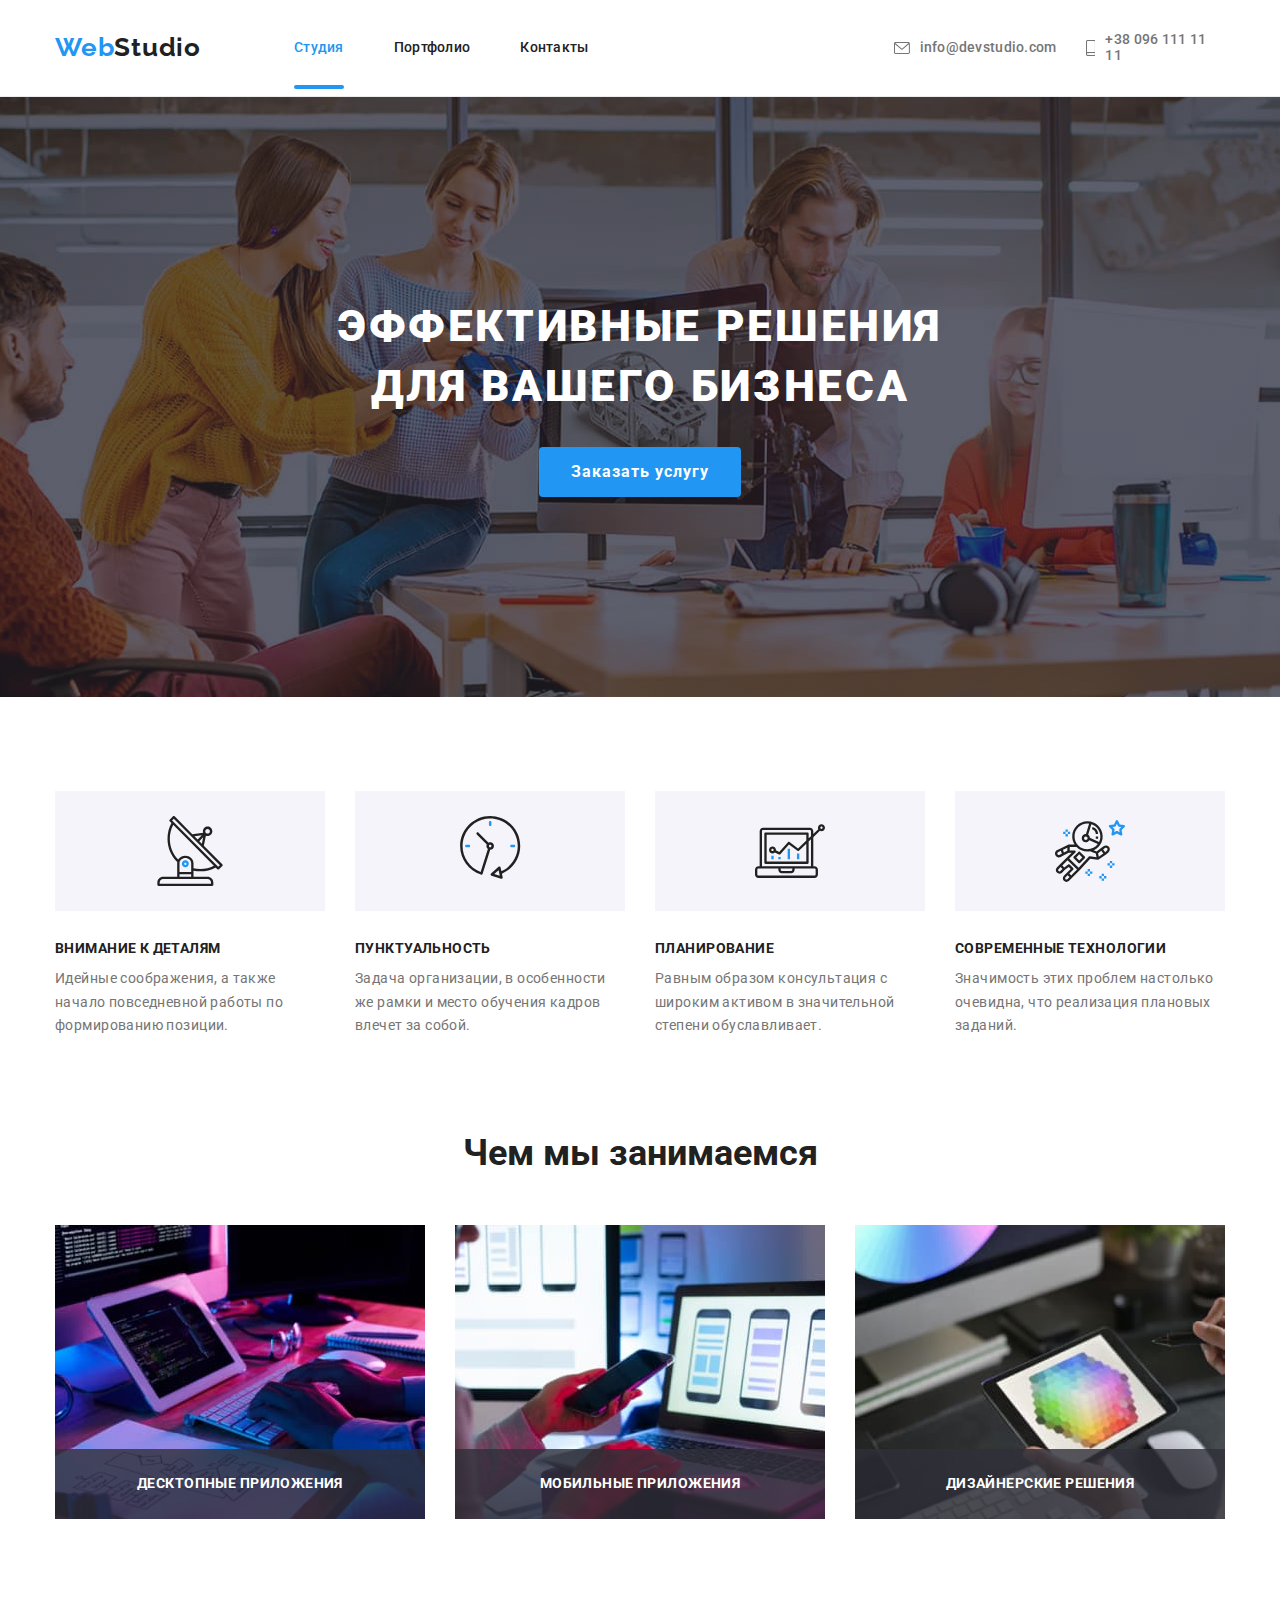
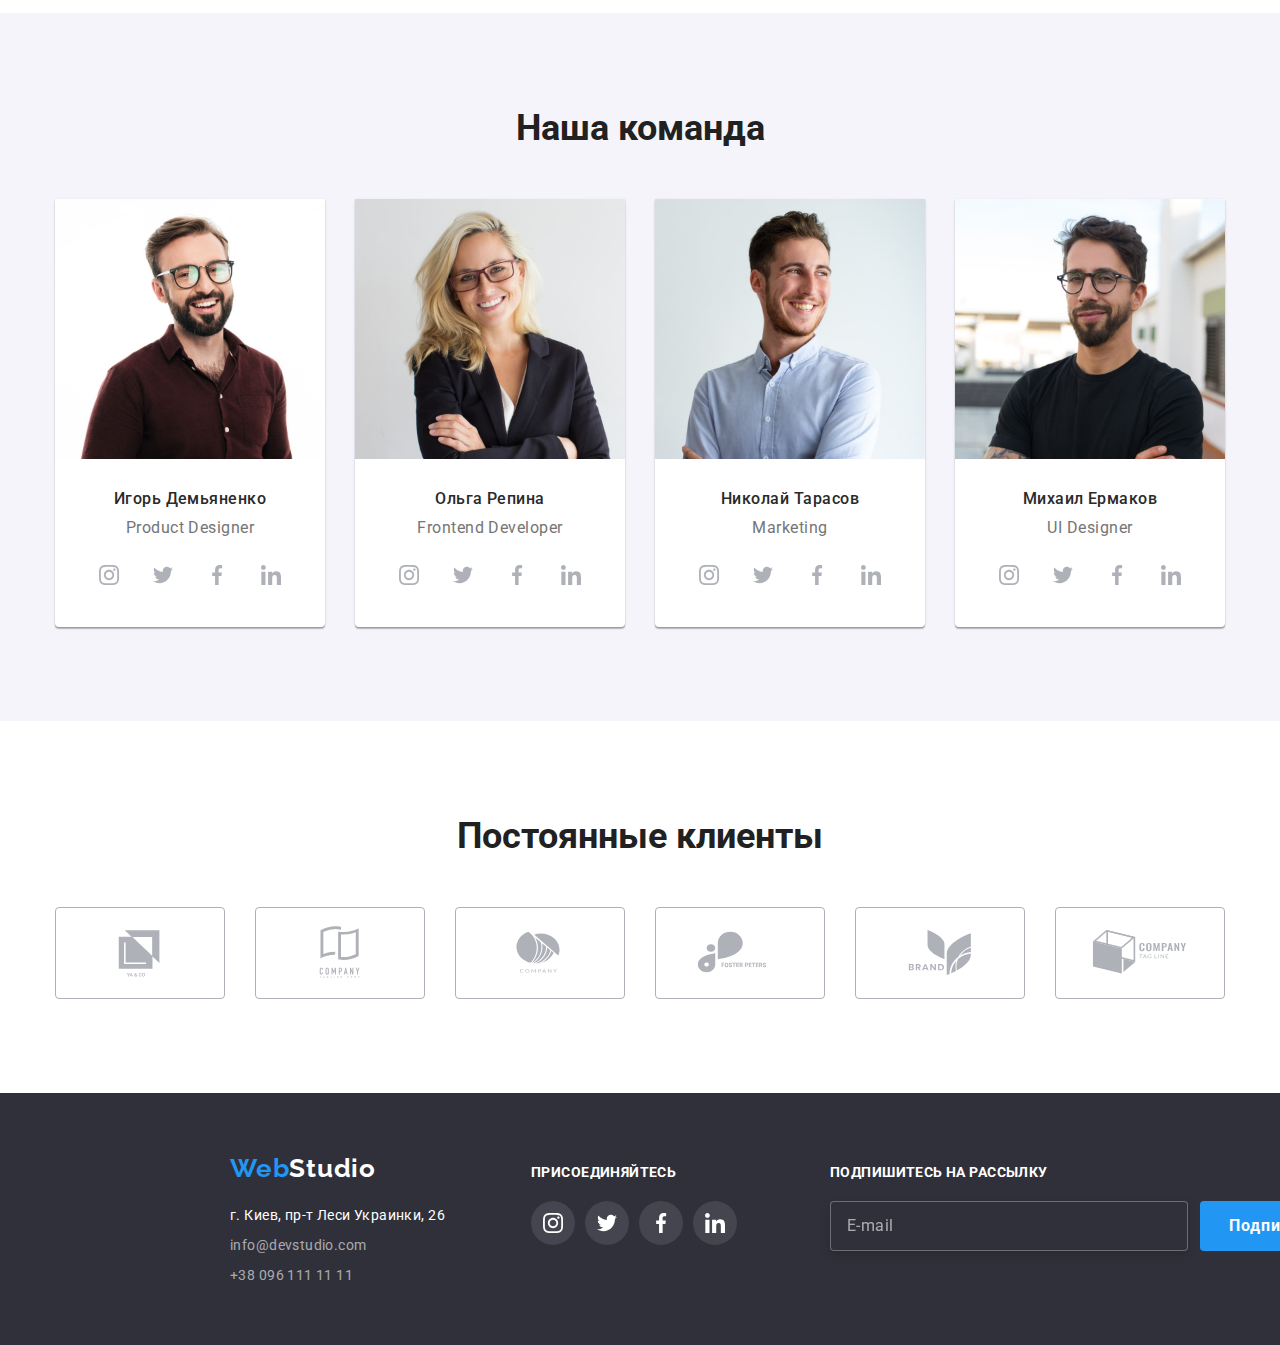
==== commit c5d81a2e: "add classes (BEM)" ====
--- a/index.html
+++ b/index.html
@@ -35,22 +35,23 @@
   <!-- Header -->
 
   <header class="header">
-    <div class= "container nav-container">
-      <nav class="nav-list">
-        <a href="./" class="logo-header logo link" aria-label="WebStudio">
-          <span class="logo-web">Web</span>Studio
+    <div class= "header__container container">
+      <nav class="nav">
+        <a href="./" class="nav__logo" aria-label="WebStudio">
+          <span class="nav__logo-name">Web</span>Studio
         </a>
-        <ul class="site-nav list">
-          <li class="nav-element"><a href="" class="nav-link link current" aria-label="Студия">Студия</a></li>
-          <li class="nav-element"><a href="./portfolio.html" class="nav-link link" aria-label="Портфолио">Портфолио</a></li>
-          <li class="nav-element"><a href="" class="nav-link link" aria-label="Контакты">Контакты</a></li>
+        <ul class="nav__list list">
+          <li class="nav__item"><a href="" class="nav__link link current" aria-label="Студия">Студия</a></li>
+          <li class="nav__item"><a href="./portfolio.html" class="nav__link link" aria-label="Портфолио">Портфолио</a></li>
+          <li class="nav__item"><a href="" class="nav__link link" aria-label="Контакты">Контакты</a></li>
         </ul>
+        <a></a>
       </nav>
 
-      <ul class="contacts-list list">
-        <li class="contacts-item">
-          <a href="mailto:info@devstudio.com" class="contacts-link link " aria-label="Mail">
-            <svg class="mail-icon"
+      <ul class="contacts list">
+        <li class="contacts__item">
+          <a href="mailto:info@devstudio.com" class="contacts__link link " aria-label="Mail">
+            <svg class="contacts__icon"
               width="16px"
               height="12px">
               <use href="./images/icons.svg#icon-envelope"></use>
@@ -58,8 +59,8 @@
           </a>
         </li>
         <li class="contacts-item">
-          <a href="tel:+380961111111" class="contacts-link link " aria-label="Phone number">
-            <svg class="tell-icon"
+          <a href="tel:+380961111111" class="contacts__link link " aria-label="Phone number">
+            <svg class="contacts__icon"
               width="10px"
               height="16px">
               <use href="./images/icons.svg#icon-smartphone"></use>
@@ -77,61 +78,61 @@
 <!-- Hero -->
 
     <section class="hero">
-      <div class=" hero-container container ">
-        <h1 class="hero-title">Эффективные решения для вашего бизнеса</h1>
+      <div class=" hero__container container ">
+        <h1 class="hero__title">Эффективные решения для вашего бизнеса</h1>
         <button class="button" type="button" data-modal-open >Заказать услугу</button>
       </div>
     </section>
 
 <!-- Feature -->
 
-    <section class="feature-section">
+    <section class="feature">
       <div class="container">
-        <h2 class="visually-hidden">Преимущество</h2>
-        <ul class="feature-list list">
-          <li class="feature-item">
-            <div class="feature-icon-container">
-            <svg class="feature-icon"
+        <h2 class="hidden">Преимущество</h2>
+        <ul class="feature__list list">
+          <li class="feature__item">
+            <div class="feature__card">
+            <svg class="feature__card-icon"
             width="70px" 
             height="70px">
               <use href="./images/icons.svg#icon-antenna"></use>
             </svg>
             </div>
-            <h3 class="feature-title">Внимание к деталям</h3>
-            <p class="feature-subtitle">Идейные соображения, а также начало повседневной работы по формированию позиции.</p>
+            <h3 class="feature__card-title">Внимание к деталям</h3>
+            <p class="feature__card-subtitle">Идейные соображения, а также начало повседневной работы по формированию позиции.</p>
           </li>
-          <li class="feature-item">
-            <div class="feature-icon-container">
-              <svg class="feature-icon"
+          <li class="feature__item">
+            <div class="feature__card">
+              <svg class="feature__card-icon"
             width="70px" 
             height="70px">
               <use href="./images/icons.svg#icon-clock"></use>
             </svg>
             </div>
-            <h3 class="feature-title">Пунктуальность</h3>
-            <p class="feature-subtitle">Задача организации, в особенности же рамки и место обучения кадров влечет за собой.</p>
+            <h3 class="feature__card-title">Пунктуальность</h3>
+            <p class="feature__card-subtitle">Задача организации, в особенности же рамки и место обучения кадров влечет за собой.</p>
           </li>
-          <li class="feature-item">
-            <div class="feature-icon-container">
-              <svg class="feature-icon"
+          <li class="feature__item">
+            <div class="feature__card">
+              <svg class="feature__card-icon"
             width="70px" 
             height="70px">
               <use href="./images/icons.svg#icon-diagram"></use>
             </svg>
             </div>
-            <h3 class="feature-title">Планирование</h3>
-            <p class="feature-subtitle">Равным образом консультация с широким активом в значительной степени обуславливает.</p>
+            <h3 class="feature__card-title">Планирование</h3>
+            <p class="feature__card-subtitle">Равным образом консультация с широким активом в значительной степени обуславливает.</p>
           </li>
-          <li class="feature-item">
-            <div class="feature-icon-container">
-              <svg class="feature-icon"
+          <li class="feature__item">
+            <div class="feature__card">
+              <svg class="feature__card-icon"
             width="70px" 
             height="70px">
               <use href="./images/icons.svg#icon-astronaut"></use>
             </svg>
             </div>
-            <h3 class="feature-title">Современные технологии</h3>
-            <p class="feature-subtitle">Значимость этих проблем настолько очевидна, что реализация плановых заданий.</p>
+            <h3 class="feature__card-title">Современные технологии</h3>
+            <p class="feature__card-subtitle">Значимость этих проблем настолько очевидна, что реализация плановых заданий.</p>
           </li>
         </ul>
       </div>
@@ -140,21 +141,21 @@
 
 <!-- Services -->
 
-    <section class="services-section">
+    <section class="services">
       <div class="container">
         <h2 class="section-title">Чем мы занимаемся</h2>
-        <ul class="services-list list">
-          <li class="services-item">
+        <ul class="services__list list">
+          <li class="services__item">
               <img src="./images/layout.jpg" class="image" alt="Программирование" width="370">
-          <p class="services-description">Десктопные приложения</p>
+          <p class="services__description">Десктопные приложения</p>
             </li>
-          <li class="services-item">
+          <li class="services__item">
               <img src="./images/design.jpg" class="image" alt="Дизайн" width="370">
-          <p class="services-description">Мобильные приложения</p>
+          <p class="services__description">Мобильные приложения</p>
             </li>
-          <li class="services-item">
+          <li class="services__item">
               <img src="./images/colorontablet.jpg" class="image" alt="Выбор цвета на графическом планшете" width="370">
-          <p class="services-description">Дизайнерские решения</p>
+          <p class="services__description">Дизайнерские решения</p>
             </li>
         </ul>
       </div>
@@ -162,43 +163,43 @@
 
 <!-- Team -->
 
-    <section class="team-section">
+    <section class="team">
       <div class="container">
         <h2 class="section-title">Наша команда</h2>
-        <ul class="team-list list">
-            <li class="team-card">
+        <ul class="team__list list">
+            <li class="team__card">
               <img src="./images/igordemyanenko.jpg" class="image" alt="Игорь Демьяненко" width="270">
-            <div class="card-title">
-              <h3 class="team-title">Игорь Демьяненко</h3>
-              <p class="team-description">Product Designer</p>
-              <ul class="social-list list">
-                <li class="social-item">
-                  <a href="" class="social-element" aria-label="instagram">
-                    <svg class="social-icon "
+            <div class="team__card-content">
+              <h3 class="team__card-title">Игорь Демьяненко</h3>
+              <p class="team__card-description">Product Designer</p>
+              <ul class="social__list list">
+                <li class="social__item">
+                  <a href="" class="social__link" aria-label="instagram">
+                    <svg class="social__icon "
                     height="20px"
                     width="20px">
                       <use href="images/icons.svg#icon-instagram" ></use>
                     </svg>
                   </a></li>
-                <li class="social-item">
-                  <a href="" class="social-element" aria-label="twitter">
-                    <svg class="social-icon "
+                <li class="social__item">
+                  <a href="" class="social__link" aria-label="twitter">
+                    <svg class="social__icon "
                     height="20px"
                     width="20px">
                       <use href="images/icons.svg#icon-twitter" ></use>
                     </svg>
                   </a></li>
-                <li class="social-item">
-                  <a href="" class="social-element"  aria-label="facebook">
-                    <svg class="social-icon "
+                <li class="social__item">
+                  <a href="" class="social__link"  aria-label="facebook">
+                    <svg class="social__icon "
                     height="20px"
                     width="20px">
                       <use href="images/icons.svg#icon-facebook" ></use>
                     </svg>
                   </a></li>
-                <li class="social-item">
-                  <a href="" class="social-element"  aria-label="linkedin">
-                    <svg class="social-icon "
+                <li class="social__item">
+                  <a href="" class="social__link"  aria-label="linkedin">
+                    <svg class="social__icon "
                     height="20px"
                     width="20px">
                       <use href="images/icons.svg#icon-linkedin" ></use>
@@ -207,39 +208,39 @@
               </ul>
             </div>
             </li>
-            <li class="team-card">
+            <li class="team__card">
               <img src="./images/olgarepina.jpg" class="image" alt="Ольга Репина" width="270">
-            <div class="card-title">
-              <h3 class="team-title">Ольга Репина</h3>
-              <p class="team-description">Frontend Developer</p>
-              <ul class="social-list list">
-                <li class="social-item">
-                  <a href="" class="social-element">
-                    <svg class="social-icon "
+            <div class="team__card-content">
+              <h3 class="team__card-title">Ольга Репина</h3>
+              <p class="team__card-description">Frontend Developer</p>
+              <ul class="social__list list">
+                <li class="social__item">
+                  <a href="" class="social__link">
+                    <svg class="social__icon "
                     height="20px"
                     width="20px">
                       <use href="images/icons.svg#icon-instagram" ></use>
                     </svg>
                   </a></li>
-                <li class="social-item">
-                  <a href="" class="social-element">
-                    <svg class="social-icon "
+                <li class="social__item">
+                  <a href="" class="social__link">
+                    <svg class="social__icon "
                     height="20px"
                     width="20px">
                       <use href="images/icons.svg#icon-twitter" ></use>
                     </svg>
                   </a></li>
-                <li class="social-item">
-                  <a href="" class="social-element">
-                    <svg class="social-icon "
+                <li class="social__item">
+                  <a href="" class="social__link">
+                    <svg class="social__icon "
                     height="20px"
                     width="20px">
                       <use href="images/icons.svg#icon-facebook" ></use>
                     </svg>
                   </a></li>
-                <li class="social-item">
-                  <a href="" class="social-element">
-                    <svg class="social-icon "
+                <li class="social__item">
+                  <a href="" class="social__link">
+                    <svg class="social__icon "
                     height="20px"
                     width="20px">
                       <use href="images/icons.svg#icon-linkedin" ></use>
@@ -248,39 +249,39 @@
               </ul>
               </div>
             </li>
-            <li class="team-card">
+            <li class="team__card">
               <img src="./images/nikolaitarasov.jpg" class="image" alt="Николай Тарасов" width="270">
-            <div class="card-title">
-              <h3 class="team-title">Николай Тарасов</h3>
-              <p class="team-description">Marketing</p>
-              <ul class="social-list list">
-                <li class="social-item">
-                  <a href="" class="social-element">
-                    <svg class="social-icon "
+            <div class="team__card-content">
+              <h3 class="team__card-title">Николай Тарасов</h3>
+              <p class="team__card-description">Marketing</p>
+              <ul class="social__list list">
+                <li class="social__item">
+                  <a href="" class="social__link">
+                    <svg class="social__icon "
                     height="20px"
                     width="20px">
                       <use href="images/icons.svg#icon-instagram" ></use>
                     </svg>
                   </a></li>
-                <li class="social-item">
-                  <a href="" class="social-element">
-                    <svg class="social-icon "
+                <li class="social__item">
+                  <a href="" class="social__link">
+                    <svg class="social__icon "
                     height="20px"
                     width="20px">
                       <use href="images/icons.svg#icon-twitter" ></use>
                     </svg>
                   </a></li>
-                <li class="social-item">
-                  <a href="" class="social-element">
-                    <svg class="social-icon "
+                <li class="social__item">
+                  <a href="" class="social__link">
+                    <svg class="social__icon "
                     height="20px"
                     width="20px">
                       <use href="images/icons.svg#icon-facebook" ></use>
                     </svg>
                   </a></li>
-                <li class="social-item">
-                  <a href="" class="social-element">
-                    <svg class="social-icon "
+                <li class="social__item">
+                  <a href="" class="social__link">
+                    <svg class="social__icon "
                     height="20px"
                     width="20px">
                       <use href="images/icons.svg#icon-linkedin" ></use>
@@ -289,39 +290,39 @@
               </ul>
             </div>
             </li>
-            <li class="team-card">
+            <li class="team__card">
               <img src="./images/mikhailermakov.jpg" class="image" alt="Михаил Ермаков" width="270">
-            <div class="card-title">
-              <h3 class="team-title">Михаил Ермаков</h3>
-              <p class="team-description">UI Designer</p>
-              <ul class="social-list list">
-                <li class="social-item">
-                  <a href="" class="social-element">
-                    <svg class="social-icon "
+            <div class="team__card-content">
+              <h3 class="team__card-title">Михаил Ермаков</h3>
+              <p class="team__card-description">UI Designer</p>
+              <ul class="social__list list">
+                <li class="social__item">
+                  <a href="" class="social__link">
+                    <svg class="social__icon "
                     height="20px"
                     width="20px">
                       <use href="images/icons.svg#icon-instagram" ></use>
                     </svg>
                   </a></li>
-                <li class="social-item">
-                  <a href="" class="social-element">
-                    <svg class="social-icon "
+                <li class="social__item">
+                  <a href="" class="social__link">
+                    <svg class="social__icon "
                     height="20px"
                     width="20px">
                       <use href="images/icons.svg#icon-twitter" ></use>
                     </svg>
                   </a></li>
-                <li class="social-item">
-                  <a href="" class="social-element">
-                    <svg class="social-icon "
+                <li class="social__item">
+                  <a href="" class="social__link">
+                    <svg class="social__icon "
                     height="20px"
                     width="20px">
                       <use href="images/icons.svg#icon-facebook" ></use>
                     </svg>
                   </a></li>
-                <li class="social-item">
-                  <a href="" class="social-element">
-                    <svg class="social-icon "
+                <li class="social__item">
+                  <a href="" class="social__link">
+                    <svg class="social__icon "
                     height="20px"
                     width="20px">
                       <use href="images/icons.svg#icon-linkedin" ></use>
@@ -336,62 +337,62 @@
 
 <!-- Our clients -->
 
-<section class="clients-section">
+<section class="clients">
 <div class="container">
     <h2 class="section-title">Постоянные клиенты</h2>
-  <ul class="clients-list list">
-    <li class="clients-item">
-    <a  class="clients-icon" href="">
-      <svg class="feature-icon "
-          width="106px" 
-          height="60px">
-          <use href="./images/icons.svg#icon-logo-1"></use>
-        </svg>
+  <ul class="clients__list list">
+    <li class="clients__item">
+    <a  class="clients__link" href="">
+      <svg
+        width="106px" 
+        height="60px">
+        <use href="./images/icons.svg#icon-logo-1"></use>
+      </svg>
     </a>
     </li>
-    <li class="clients-item">
-    <a  class="clients-icon" href="">
-      <svg class="feature-icon "
-          width="106px" 
-          height="60px">
-          <use href="./images/icons.svg#icon-logo-2"></use>
-        </svg>
+    <li class="clients__item">
+    <a  class="clients__link" href="">
+      <svg
+        width="106px" 
+        height="60px">
+        <use href="./images/icons.svg#icon-logo-2"></use>
+      </svg>
     </a>
     </li>
-    <li class="clients-item">
-    <a  class="clients-icon" href="">
-      <svg class="feature-icon "
-          width="106px" 
-          height="60px">
-          <use href="./images/icons.svg#icon-logo-3"></use>
-        </svg>
+    <li class="clients__item">
+    <a  class="clients__link" href="">
+      <svg
+        width="106px" 
+        height="60px">
+        <use href="./images/icons.svg#icon-logo-3"></use>
+      </svg>
     </a>
     </li>
-    <li class="clients-item">
-    <a class="clients-icon" href="">
-      <svg class="feature-icon "
-          width="106px" 
-          height="60px">
-          <use href="./images/icons.svg#icon-logo-4"></use>
-        </svg>
+    <li class="clients__item">
+    <a class="clients__link" href="">
+      <svg
+        width="106px" 
+        height="60px">
+        <use href="./images/icons.svg#icon-logo-4"></use>
+      </svg>
     </a>
     </li>
-    <li class="clients-item">
-    <a  class="clients-icon" href="">
-      <svg class="feature-icon "
-          width="106px" 
-          height="60px">
-          <use href="./images/icons.svg#icon-logo-5"></use>
-        </svg>
+    <li class="clients__item">
+    <a  class="clients__link" href="">
+      <svg
+        width="106px" 
+        height="60px">
+        <use href="./images/icons.svg#icon-logo-5"></use>
+      </svg>
     </a>
     </li>
-    <li class="clients-item">
-    <a  class="clients-icon" href="">
-      <svg class="feature-icon "
-          width="106px" 
-          height="60px">
-          <use href="./images/icons.svg#icon-logo-6"></use>
-        </svg>
+    <li class="clients__item">
+    <a  class="clients__link" href="">
+      <svg
+        width="106px" 
+        height="60px">
+        <use href="./images/icons.svg#icon-logo-6"></use>
+      </svg>
     </a>
     </li>
   </ul>
@@ -404,47 +405,48 @@
   <footer class="footer">
     <div class="container">
       <div>
-        <a href="./" class="logo-footer logo link" aria-label="WebStudio">
-          <span class="logo-web">Web</span>Studio
+        <a href="./" class="nav__logo nav__logo-footer link" aria-label="WebStudio">
+          <span class="nav__logo-name">Web</span>Studio
         </a>
         <address class="address">
-          <ul class="contacts-footer list">
-            <li class="address-item"><a href="/" class="contacts-address link" aria-label="address">г. Киев, пр-т Леси Украинки, 26</a></li>
-            <li class="address-item"><a href="mailto:info@devstudio.com" class="contacts-link link" aria-label="Mail">info@devstudio.com</a></li>
-            <li class="address-item"><a href="tel:+380961111111" class="contacts-link link" aria-label="Phone number">+38 096 111 11 11</a></li>
+          <ul class="address__list list">
+            <li class="address__item"><a href="/" class="address__link-address link" aria-label="address">г. Киев, пр-т Леси Украинки, 26</a></li>
+            <li class="address__item"><a href="mailto:info@devstudio.com" class="address__link link" aria-label="Mail">info@devstudio.com</a></li>
+            <li class="address__item"><a href="tel:+380961111111" class="address__link link" aria-label="Phone number">+38 096 111 11 11</a></li>
           </ul>
         </address>
       </div>
-      <div class="footer-social-container">
-          <b class="subscribe">присоединяйтесь</b>
-          <ul class="footer-social-list list">
-            <li class="footer-social-item">
-                    <a href="" class="footer-social-element" aria-label="instagram">
-                      <svg class="footer-social-icon"
+
+      <div class="footer__social">
+          <b class="footer__subscribe">присоединяйтесь</b>
+          <ul class="footer__social-list list">
+            <li class="footer__social-item">
+                    <a href="" class="footer__social-link" aria-label="instagram">
+                      <svg class="footer__social-icon"
                       height="20px"
                       width="20px">
                         <use href="images/icons.svg#icon-instagram" ></use>
                       </svg>
                     </a></li>
-                  <li class="footer-social-item">
-                    <a href="" class="footer-social-element" aria-label="twitter">
-                      <svg class="footer-social-icon"
+                  <li class="footer__social-item">
+                    <a href="" class="footer__social-link" aria-label="twitter">
+                      <svg class="footer__social-icon"
                       height="20px"
                       width="20px">
                         <use href="images/icons.svg#icon-twitter" ></use>
                       </svg>
                     </a></li>
-                  <li class="footer-social-item">
-                    <a href="" class="footer-social-element" aria-label="facebook">
-                      <svg class="footer-social-icon"
+                  <li class="footer__social-item">
+                    <a href="" class="footer__social-link" aria-label="facebook">
+                      <svg class="footer__social-icon"
                       height="20px"
                       width="20px">
                         <use href="images/icons.svg#icon-facebook" ></use>
                       </svg>
                     </a></li>
-                  <li class="footer-social-item">
-                    <a href="" class="footer-social-element"  aria-label="linkedin">
-                      <svg class="footer-social-icon"
+                  <li class="footer__social-item">
+                    <a href="" class="footer__social-link"  aria-label="linkedin">
+                      <svg class="footer__social-icon"
                       height="20px"
                       width="20px">
                         <use href="images/icons.svg#icon-linkedin" ></use>
@@ -453,13 +455,13 @@
           </ul>
       </div> 
 
-      <div class="footer-form-container">
-        <p class="subscribe footer-form-title">Подпишитесь на рассылку</p>
-        <form class="footer-form">
-            <input class="footer-email-input" type="email" name="email" placeholder="E-mail">
-          <button class="button fotter-button" type="submit">
+      <div class="footer__form">
+        <p class="footer__subscribe">Подпишитесь на рассылку</p>
+        <form class="footer__form-block">
+            <input class="footer__form-input" type="email" name="email" placeholder="E-mail">
+          <button class="footer__form-button button" type="submit">
             Подписаться
-            <svg class="footer-icon"
+            <svg class="footer__form-icon"
               width="24px"
               height="24px">
               <use href="./images/icons.svg#icon-send"></use>
@@ -476,14 +478,14 @@
     <div class="modal">
 
 
-    <div class="modal-container"  role="group" aria-labelledby="contact-details-head">
-        <p class="modal-title" id="contact-details-head">Оставьте свои данные, мы вам перезвоним</p>
-      <form class="modal-form">
-
-        <label class="label">
+    <div class="modal__container"  role="group" aria-labelledby="contact-details-head">
+        <p class="modal__title" id="contact-details-head">Оставьте свои данные, мы вам перезвоним</p>
+      <form class="modal__form">
+
+        <label class="modal__label">
           Имя
-          <input class="modal-input" type="text" name="name" autofocus>
-        <svg class="modal-icon"
+          <input class="modal__input" type="text" name="name" autofocus>
+        <svg class="modal__icon"
           width="18px"
           height="18px">
           <use href="./images/icons.svg#icon-person-black">
@@ -491,49 +493,49 @@
         </svg>
         </label>
 
-        <label class="label">
+        <label class="modal__label">
           Телефон
-          <input class="modal-input" type="tel" name="phone_number">
-        <svg class="modal-icon"
+          <input class="modal__input" type="tel" name="phone_number">
+        <svg class="modal__icon"
           width="18px"
           height="18px">
           <use href="./images/icons.svg#icon-phone-black"></use>
         </svg>
         </label>
 
-        <label class="label">
+        <label class="modal__label">
           Почта
-          <input class="modal-input" type="email" name="email">
-        <svg class="modal-icon"
+          <input class="modal__input" type="email" name="email">
+        <svg class="modal__icon"
           width="18px"
           height="18px">
           <use href="./images/icons.svg#icon-email-black"></use>
         </svg>
         </label>
 
-        <label class="label label-texteria">
+        <label class="modal__label">
           Комментарий
-        <textarea  class="textarea" name="Comment" rows="7" placeholder="Введите текст"></textarea>
+        <textarea  class="modal__label-textarea" name="Comment" rows="7" placeholder="Введите текст"></textarea>
         </label>
 
-        <label class="label agreement">
-          <input class="input-checkbox visually-hidden" id="user-checkbox" tabindex="-1" type="checkbox" name="consent" value="consent">
-          <span class="fake" aria-labelledby="user-checkbox" tabindex="0">
-            <svg class="icon-fake"
+        <label class="modal__label modal__label-agreement">
+          <input class="modal__checkbox hidden" id="user-checkbox" tabindex="-1" type="checkbox" name="consent" value="consent">
+          <span class="modal__checkbox-fake" aria-labelledby="user-checkbox" tabindex="0">
+            <svg class="modal__checkbox-icon"
             width="11px"
             height="8px">
               <use href="./images/icons.svg#icon-Vector"></use>
             </svg>
           </span>
           Соглашаюсь с рассылкой и принимаю&nbsp;
-          <a class="agreement-link" href="/">Условия договора</a>
+          <a class="modal__link" href="/">Условия договора</a>
           </label>
 
-        <button class="button modal-button" type="submit">Отправить</button>
+        <button class="modal__button button" type="submit">Отправить</button>
       </form>
     </div>
-      <button class="modal-close" type="button" data-modal-close>
-        <svg class="modal-close-icon"
+      <button class="modal__close" type="button" data-modal-close>
+        <svg class="modal__close-icon"
         width="18px"
         height="18px">
           <use href="./images/icons.svg#icon-close-black"></use>
--- a/css/styles.css
+++ b/css/styles.css
@@ -53,6 +53,9 @@
 
 /* Class .section-title  */
 .section-title {
+  margin: 0 0 50px;
+  
+  text-align: center;
   color: var(--title-text-color);
 
   font-size: 36px;
@@ -67,6 +70,19 @@
   display:block;
 }
 
+/* Class .hidden */
+
+.hidden {
+  position: absolute;
+  width: 1px;
+  height: 1px;
+  margin: -1px;
+  padding: 0;
+  overflow: hidden;
+  border: 0;
+  clip: rect(0 0 0 0);
+}
+
 /* INDEX.HTML */
 
 /* HEADER */
@@ -74,19 +90,20 @@
   border-bottom: 1px solid #ECECEC
 }
 
-.nav-container {
-  display: flex;
-  align-items: center;
-}
-
-.nav-list {
+.nav {
+  display: flex;
+  align-items: center;
+}
+
+.header__container {
   display: flex;
   align-items: center;
 }
 
 /* Logo */
 
-.logo {
+.nav__logo {
+  text-decoration: none;
   margin-right: 93px;
 
   color: var(--title-text-color);
@@ -98,22 +115,22 @@
   letter-spacing: 0.03em;
 }
 
-.logo-web {
+.nav__logo-name {
   color: var(--accent-color);
 }
 
 /* Nav */
 
-.site-nav {
-  display: flex;
-  align-items: center;
-}
-
-.nav-element:not(:last-child) {
+.nav__list{
+  display: flex;
+  align-items: center;
+}
+
+.nav__item:not(:last-child) {
   margin-right: 50px;
 }
 
-.nav-link {
+.nav__link {
   display: block;
   padding: 32px 0;
 
@@ -126,26 +143,25 @@
   transition-timing-function: cubic-bezier(0.4, 0, 0.2, 1);
   transition-duration: 250ms;
   transition-property: color;
-
-}
-
-.nav-link:hover,
-.nav-link:focus {
+}
+
+.nav__link:hover,
+.nav__link:focus {
   color: var(--accent-color);
 }
 
-.nav-link.current{
+.nav__link.current{
   color: var(--accent-color);
 }
 
 /* hover-line */
-.nav-link.current,
-.nav-link {
+.nav__link.current,
+.nav__link {
   position: relative;
 }
 
 
-.nav-link.current::after {
+.nav__link.current::after {
   content: "";
   position: absolute;
   bottom: -1.5px;
@@ -163,21 +179,20 @@
 
 /* contacts */
 
-.contacts-list {
+.contacts {
   display: flex;
   align-items: center;
   margin-left: 305px;
 }
 
-.contacts-item:not(:last-child){
+.contacts__item:not(:last-child){
   margin-right: 29px;
 }
 
-.contacts-link {
+.contacts__link {
   display: flex;
   align-items: center;
   padding: 32px 0;
-
 
   color: var(--grey);
   fill: var(--grey);
@@ -191,19 +206,14 @@
   transition-property: color, fill;
 }
 
-.contacts-link:hover,
-.contacts-link:focus {
+.contacts__link:hover,
+.contacts__link:focus {
   color: var(--accent-color);
   fill: var(--accent-color);
 }
 
-/* icons for contacts */
-.mail-icon {
-  margin-right: 9px;
-}
-
-.tell-icon {
-  margin-right: 12px;
+.contacts__icon {
+  margin-right: 10px;
 }
 
 
@@ -213,7 +223,6 @@
 .hero {
   padding: 200px 0;
   margin: auto;
-
 
   background-color: var(--background-color-for-hero);
 
@@ -227,23 +236,11 @@
   max-width: 1600px; 
   }
 
-.hero-container {
+.hero__container {
   text-align: center;
 }
 
-
-.visually-hidden {
-  position: absolute;
-  width: 1px;
-  height: 1px;
-  margin: -1px;
-  padding: 0;
-  overflow: hidden;
-  border: 0;
-  clip: rect(0 0 0 0);
-}
-
-.hero-title {
+.hero__title {
   max-width: 696px;
   margin: 0 auto 30px;
 
@@ -283,27 +280,26 @@
 
 /* Feature */
 
-.feature-section {
+.feature {
   padding: 94px 0 47px;
 }
 
-.feature-list {
-
-  display: flex;
-  align-items: center;
-  justify-content: center;
-}
-
-.feature-item {
+.feature__list {
+  display: flex;
+  align-items: center;
+  justify-content: center;
+}
+
+.feature__item {
   width: 270px;
   margin-right: 30px;
 }
 
-.feature-item:last-child {
+.feature__item:last-child {
   margin-right: 0;
 }
 
-.feature-icon-container {
+.feature__card {
   margin-bottom: 30px;
   display: flex;
   align-items: center;
@@ -315,7 +311,7 @@
   height: 120px;
 }
 
-.feature-title {
+.feature__card-title {
   margin: 0 0 10px;
   color: var(--title-text-color);
 
@@ -326,7 +322,7 @@
   letter-spacing: 0.03em;
 }
 
-.feature-subtitle {
+.feature__card-subtitle {
   margin: 0;
 
   color: var(--grey);
@@ -337,34 +333,28 @@
 
 /* Services */
 
-.services-section {
+.services {
   padding: 47px 0 94px;
 }
 
-.section-title {
-  margin: 0 0 50px;
+
+.services__list {
+  display: flex;
+  align-items: center;
+  justify-content: center;
+}
   
-  text-align: center;
-}
-
-.services-list {
-  display: flex;
-  align-items: center;
-  justify-content: center;
-}
-  
-.services-item {
+.services__item {
   position: relative;
 
   margin-right: 30px;
 }
 
-.services-item:last-child {
+.services__item:last-child {
   margin-right: 0;
 }
-/* description */
-
-.services-description {
+
+.services__description {
   position: absolute;
   bottom: 0;
   padding: 27px;
@@ -385,18 +375,18 @@
 
 /* Team */
 
-.team-section {
+.team {
   background-color: #F5F4FA;
   padding: 94px 0;
 }
 
-.team-list {
-  display: flex;
-  align-items: center;
-  justify-content: center;
-}
-
-.team-card {
+.team__list {
+  display: flex;
+  align-items: center;
+  justify-content: center;
+}
+
+.team__card {
   margin: 0 30px 0 0;
 
   background-color:var(--primary-white-color) ;
@@ -405,13 +395,13 @@
   border-radius: 0px 0px 4px 4px;
 }
 
-.card-title {
+.team__card-content {
   padding: 30px 32px;
 
   text-align: center;
 }
 
-.team-title {
+.team__card-title {
   margin: 0 0 10px 0;
 
   font-weight: 500;
@@ -422,11 +412,11 @@
 
 
 
-.team-card:last-child {
+.team__card:last-child {
   margin-right: 0;
 }
 
-.team-description {
+.team__card-description {
 
   color: var(--grey);
 
@@ -438,13 +428,13 @@
   margin: 0 0 16px;
 }
 
-.social-list {
-  display: flex;
-  align-items: center;
-  justify-content: center;
-}
-
-.social-element {
+.social__list {
+  display: flex;
+  align-items: center;
+  justify-content: center;
+}
+
+.social__link {
   display: flex;
   align-items: center;
   justify-content: center;
@@ -459,33 +449,37 @@
   transition-property: background-color, fill;
 
 }
-.social-item:not(:last-child) {
+.social__item:not(:last-child) {
   margin-right: 10px;
   
 }
 
-.social-element:hover,
-.social-element:focus {
+.social__link:hover,
+.social__link:focus {
   background-color: var(--accent-color);
   fill: var(--primary-white-color)
 }
 
 /* Our clients */
 
-.clients-section {
+.clients {
   padding: 94px 0;
 }
-.clients-list {
-  display: flex;
-  align-items: center;
-}
-
-.clients-item {
+.clients__list {
+  display: flex;
+  align-items: center;
+}
+
+.clients__item {
   width: 170px;
   height: 92px;
 }
 
-.clients-icon{
+.clients__item:not(:last-child) {
+  margin-right: 30px;
+}
+
+.clients__link{
   display: flex;
   align-items: center;
   justify-content: center;
@@ -502,12 +496,10 @@
   transition-duration: 250ms;
   transition-property: fill, border;
 }
-.clients-item:not(:last-child) {
-  margin-right: 30px;
-}
-
-.clients-icon:hover,
-.clients-icon:focus {
+
+
+.clients__link:hover,
+.clients__link:focus {
   fill: var(--accent-color);
   border: 1px solid #2196F3;
 }
@@ -521,37 +513,32 @@
 }
 
 
-
-.footer .logo {
+.nav__logo-footer {
   color: var(--primary-white-color);
-}
-
-.logo-footer {
   display: inline-block;
   margin-bottom: 20px;
   margin-right: 0;
 }
-.address-item {
+.address__item {
   margin-bottom: 9px;
   height: 21px;
 }
-.address-item:last-child {
+.address__item:last-child {
   margin-bottom: 0;
 }
 
-.contacts-footer {
+.address__list {
   width: 231px;
 }
 
-.contacts-address {
+.address__link-address {
   color: var(--primary-white-color);
 
   font-style: normal;
   letter-spacing: 0.03em;
-
-}
-
-.footer .contacts-link {
+}
+
+.address__link {
   padding: 0;
   color: var(--grey-light);
 
@@ -564,8 +551,8 @@
   transition-property: color;
 }
 
-.footer .contacts-link:hover,
-.footer .contacts-link:focus {
+.address__link:hover,
+.address__link:focus {
   color: var(--accent-color);
 }
 /* Social */
@@ -575,14 +562,15 @@
   align-items: baseline;
 }
 
-.footer-social-container {
+.footer__social {
 margin-left: 70px;
 
 }
 
-.subscribe {
+.footer__subscribe {
   display: block;
   margin-bottom: 20px;
+  margin-top: 0;
 
   color: var(--primary-white-color);
 
@@ -593,19 +581,19 @@
   text-transform: uppercase;
 }
 
-.footer-social-list {
+.footer__social-list {
 display: flex;
 }
 
-.footer-social-item {
+.footer__social-item {
 display: flex;
 }
 
-.footer-social-item:not(:last-child) {
+.footer__social-item:not(:last-child) {
   margin-right: 10px;
 }
 
-.footer-social-element {
+.footer__social-link {
   display: flex;
   align-items: center;
   justify-content: center;
@@ -622,46 +610,26 @@
   transition-property: background-color;
 }
 
-.footer-social-element:hover,
-.footer-social-element:focus {
+.footer__social-link:hover,
+.footer__social-link:focus {
   background-color: var(--accent-color);
 }
 
 /* footer-modal */
 
-.footer-form-container {
+.footer__form {
   display: flex;
   flex-direction: column;
   margin-left: 93px;
   width: 570px;
-
-}
-
-
-.footer-form {
+}
+
+.footer__form-block {
   display: flex;
   align-items: flex-end;
-
-
-}
-
-.footer-form-title {
-  margin: 0 0 20px ;
-  color: var(--primary-white-color);
-
-  font-weight: 700;
-  line-height: 1.14;
-  letter-spacing: 0.03em;
-}
-
-.footer-label {
-  display: flex;
-  flex-direction: column;
-  margin: 0;
-  width: 100%;
-}
-
-.footer-email-input {
+}
+
+.footer__form-input {
   font-size: 16px;
   padding: 15px 10px 15px 16px;
   width: 100%;
@@ -678,11 +646,11 @@
   transition-timing-function: cubic-bezier(0.4, 0, 0.2, 1);
 }
 
-.footer-email-input:focus {
+.footer__form-input:focus {
   border: 1px solid var(--accent-color);
 }
 
-.footer-email-input::placeholder {
+.footer__form-input::placeholder {
   font-weight: 400;
   font-size: 16px;
   line-height: 1.25;
@@ -691,7 +659,7 @@
   color: rgba(255, 255, 255, 0.6);
 }
 
-.fotter-button {
+.footer__form-button  {
 display: flex;
 justify-content: center;
 align-items: center;
@@ -702,7 +670,7 @@
 fill: var(--primary-white-color);
 }
 
-.footer-icon {
+.footer__form-icon {
   padding: 0;
   margin-left: 10px;
 }
@@ -747,7 +715,7 @@
   pointer-events: none;
 }
 
-.modal-close {
+.modal__close {
   display: flex;
   justify-content: center;
   align-items: center;
@@ -768,29 +736,29 @@
   transition-property: fill;
 }
 
-  .modal-close:focus,
-  .modal-close:hover {
+  .modal__close:focus,
+  .modal__close:hover {
   fill:var(--accent-color);
 }
 
-.modal-close-icon {
+.modal__close-icon {
   display: block;
 }
 
 /* Form */
 
-.modal-container {
+.modal__container {
   padding: 40px;
 }
 
-.modal-form {
+.modal__form {
   display: flex;
   flex-direction: column;
   justify-content: center;
 
 }
 
-.modal-title{
+.modal__title {
   text-align: center;
   margin-top: 0;
   margin-bottom: 12px;
@@ -801,7 +769,7 @@
 ;
 }
 
-.label {
+.modal__label {
   display: flex;
   position: relative;
   flex-direction: column;
@@ -817,7 +785,7 @@
 }
 
 
-.modal-input {
+.modal__input {
   padding: 12px 10px 12px 42px;
   margin-top: 4px;
   border: 1px solid rgba(33, 33, 33, 0.2);
@@ -829,31 +797,29 @@
   
 }
 
-.modal-input:focus {
+.modal__input:focus {
   border-color: var(--accent-color);
 }
 
-.modal-input:focus +.modal-icon{
+.modal__input:focus +.modal__icon{
   fill: var(--accent-color);
 }
 
-.modal-icon {
+.modal__icon {
   padding: 0;
   position: absolute;
   top: 50%;
   left: 12px;
 
-
   fill: var(--title-text-color);
   transition-timing-function: cubic-bezier(0.4, 0, 0.2, 1);
   transition-duration: 250ms;
   transition-property: fill;
-
-}
-
-
-
-.textarea {
+}
+
+
+
+.modal__label-textarea {
   padding: 11px 16px;
   margin-top: 4px;
   outline: transparent;
@@ -869,11 +835,11 @@
 }
 
 
-.textarea:focus {
+.modal__label-textarea:focus {
 border-color: var(--accent-color);
 }
 
-.textarea::placeholder {
+.modal__label-textarea::placeholder {
   font-weight: 400;
   font-size: 12px;
   line-height: 1.166;
@@ -883,7 +849,7 @@
 
 }
 
-.fake {
+.modal__checkbox-fake {
 
   display: flex;
   justify-content: center;
@@ -902,28 +868,28 @@
   transition-property: solid, background-color;
 }
 
-.fake:focus {
+.modal__checkbox-fake:focus {
     outline: 2px solid var(--accent-color);
 }
 
-.icon-fake {
+.modal__checkbox-fake {
   fill: var(--primary-white-color) ;
   transition-timing-function: cubic-bezier(0.4, 0, 0.2, 1);
   transition-duration: 250ms;
   transition-property: fill;
 }
 
-.input-checkbox:checked + .fake {
+.modal__checkbox:checked + .modal__checkbox-fake {
   outline-color: var(--accent-color);
   background-color: var(--accent-color);
 }
 
-.agreement-link {
+.modal__link {
   text-decoration-line: underline;
   color: var(--accent-color);
 }
 
-.agreement {
+.modal__label-agreement {
   display: flex;
   flex-direction: row;
   justify-content: center;
@@ -932,16 +898,16 @@
   margin-bottom: 30px ;
   margin-top: 10px;
 
-
   font-weight: 400;
   font-size: 14px;
   line-height: 1.71;
   letter-spacing: 0.03em;
 
   color: var(--grey);
-}
-
-.modal-button {
+  cursor: pointer;
+}
+
+.modal__button {
   margin: 0 auto;
   width: 200px;
   height: 50px;
@@ -953,128 +919,24 @@
 /* STYLES FOR PORTFOLIO */
 
 /* MAIN */
-/* Portfolio */
-.section-portfolio {
-  padding: 94px 0;
-}
-
-.portfolio {
-  display: flex;
-  flex-wrap: wrap;
-}
-
-.portfolio-card {
-  margin: 0 30px 30px 0;
-}
-
-.portfolio-card:nth-child(3n+3) {
-  margin-right: 0;
-}
-
-.portfolio-card:nth-last-child(-n+3) {
-  margin-bottom: 0;
-}
-.portfolio-link{
-  display: block;
-  transition-timing-function: cubic-bezier(0.4, 0, 0.2, 1) ;
-  transition-duration: 250ms;
-  transition-property: box-shadow;
-}
-
-.portfolio-link:hover,
-.portfolio-link:focus {
-  box-shadow: 0px 1px 1px rgba(0, 0, 0, 0.12),
-    0px 4px 4px rgba(0, 0, 0, 0.06),
-    1px 4px 6px rgba(0, 0, 0, 0.16);
-}
-
-.portfolio-title-descr {
-  padding: 20px 24px;
-
-  border: 1px solid #EEEEEE;
-  border-top: 0;
-}
-
-.portfolio-title {
-  margin: 0 0 4px;
-
-  color: var(--title-text-color);
-
-  font-size: 18px;
-  line-height: 2;
-  letter-spacing: 0.06em;
-}
-
-.description {
-  margin: 0;
-
-  color: var(--grey);
-
-  font-size: 16px;
-  line-height: 1.88;
-  letter-spacing: 0.03em;
-}
-
-/* overlay */
-
-.image-container{
-  position: relative;
-}
-
-.portfolio-text-overlay {
-  position: absolute;
-  transform: translateY(100%);
-  transition-timing-function: cubic-bezier(0.4, 0, 0.2, 1) ;
-  transition-duration: 250ms;
-  transition-property: transform, opacity;
-  top: 0;
-  bottom: 0;
-  opacity: 0;
-
-  padding: 63px 24px;
-  margin: 0;
-
-  font-weight: 400;
-  font-size: 18px;
-  line-height: 1.5;
-  letter-spacing: 0.03em;
-
-  color: var(--primary-white-color);
-
-  background: rgba(33, 150, 243, 0.9);
-}
-
-.portfolio-overlay {
-position: relative;
-overflow: hidden;
-}
-
-
-
-.portfolio-link:hover .portfolio-text-overlay,
-.portfolio-link:focus .portfolio-text-overlay {
-    transform: translateY(0);
-    opacity: 1;
-  }
-
-
 
 /* Filter */
-.filter {
+
+.filter__list {
     display: flex;
     justify-content: center;
     margin-bottom: 50px;
 }
 
-.filter-item {
+.filter__item {
 margin-right: 8px;
 }
 
-.filter-item:last-child {
+.filter__item:last-child {
   margin-right: 0;
 }
 
-.filter-button {
+.filter__button {
   padding: 6px 22px;
   
   color: var(--title-text-color);
@@ -1095,16 +957,121 @@
   
 }
 
-.filter-button.current {
+.filter__button.current {
   color: var(--primary-white-color);
   background-color: var(--accent-color)
 }
 
-.filter-button:hover,
-.filter-button:focus {
+.filter__button:hover,
+.filter__button:focus {
   color: var(--primary-white-color);
   background-color: var(--accent-color);
   box-shadow: 0px 3px 1px rgba(0, 0, 0, 0.1), 0px 1px 2px rgba(0, 0, 0, 0.08), 0px 2px 2px rgba(0, 0, 0, 0.12);
 
 }
 
+
+
+/* Portfolio */
+.portfolio__section {
+  padding: 94px 0;
+}
+
+.portfolio__list {
+  display: flex;
+  flex-wrap: wrap;
+}
+
+.portfolio__card {
+  margin: 0 30px 30px 0;
+}
+
+.portfolio__card:nth-child(3n+3) {
+  margin-right: 0;
+}
+
+.portfolio__card:nth-last-child(-n+3) {
+  margin-bottom: 0;
+}
+.portfolio__link{
+  display: block;
+  transition-timing-function: cubic-bezier(0.4, 0, 0.2, 1) ;
+  transition-duration: 250ms;
+  transition-property: box-shadow;
+}
+
+.portfolio__link:hover,
+.portfolio__link:focus {
+  box-shadow: 0px 1px 1px rgba(0, 0, 0, 0.12),
+    0px 4px 4px rgba(0, 0, 0, 0.06),
+    1px 4px 6px rgba(0, 0, 0, 0.16);
+}
+
+.portfolio__block {
+  padding: 20px 24px;
+
+  border: 1px solid #EEEEEE;
+  border-top: 0;
+}
+
+.portfolio__title {
+  margin: 0 0 4px;
+
+  color: var(--title-text-color);
+
+  font-size: 18px;
+  line-height: 2;
+  letter-spacing: 0.06em;
+}
+
+.portfolio__subtitle {
+  margin: 0;
+
+  color: var(--grey);
+
+  font-size: 16px;
+  line-height: 1.88;
+  letter-spacing: 0.03em;
+}
+
+/* overlay */
+
+
+.portfolio__text {
+  position: absolute;
+  transform: translateY(100%);
+  transition-timing-function: cubic-bezier(0.4, 0, 0.2, 1) ;
+  transition-duration: 250ms;
+  transition-property: transform, opacity;
+  top: 0;
+  bottom: 0;
+  opacity: 0;
+
+  padding: 63px 24px;
+  margin: 0;
+
+  font-weight: 400;
+  font-size: 18px;
+  line-height: 1.5;
+  letter-spacing: 0.03em;
+
+  color: var(--primary-white-color);
+
+  background: rgba(33, 150, 243, 0.9);
+}
+
+.portfolio__overlay {
+position: relative;
+overflow: hidden;
+}
+
+
+
+.portfolio__link:hover .portfolio__text,
+.portfolio__link:focus .portfolio__text {
+    transform: translateY(0);
+    opacity: 1;
+  }
+
+
+
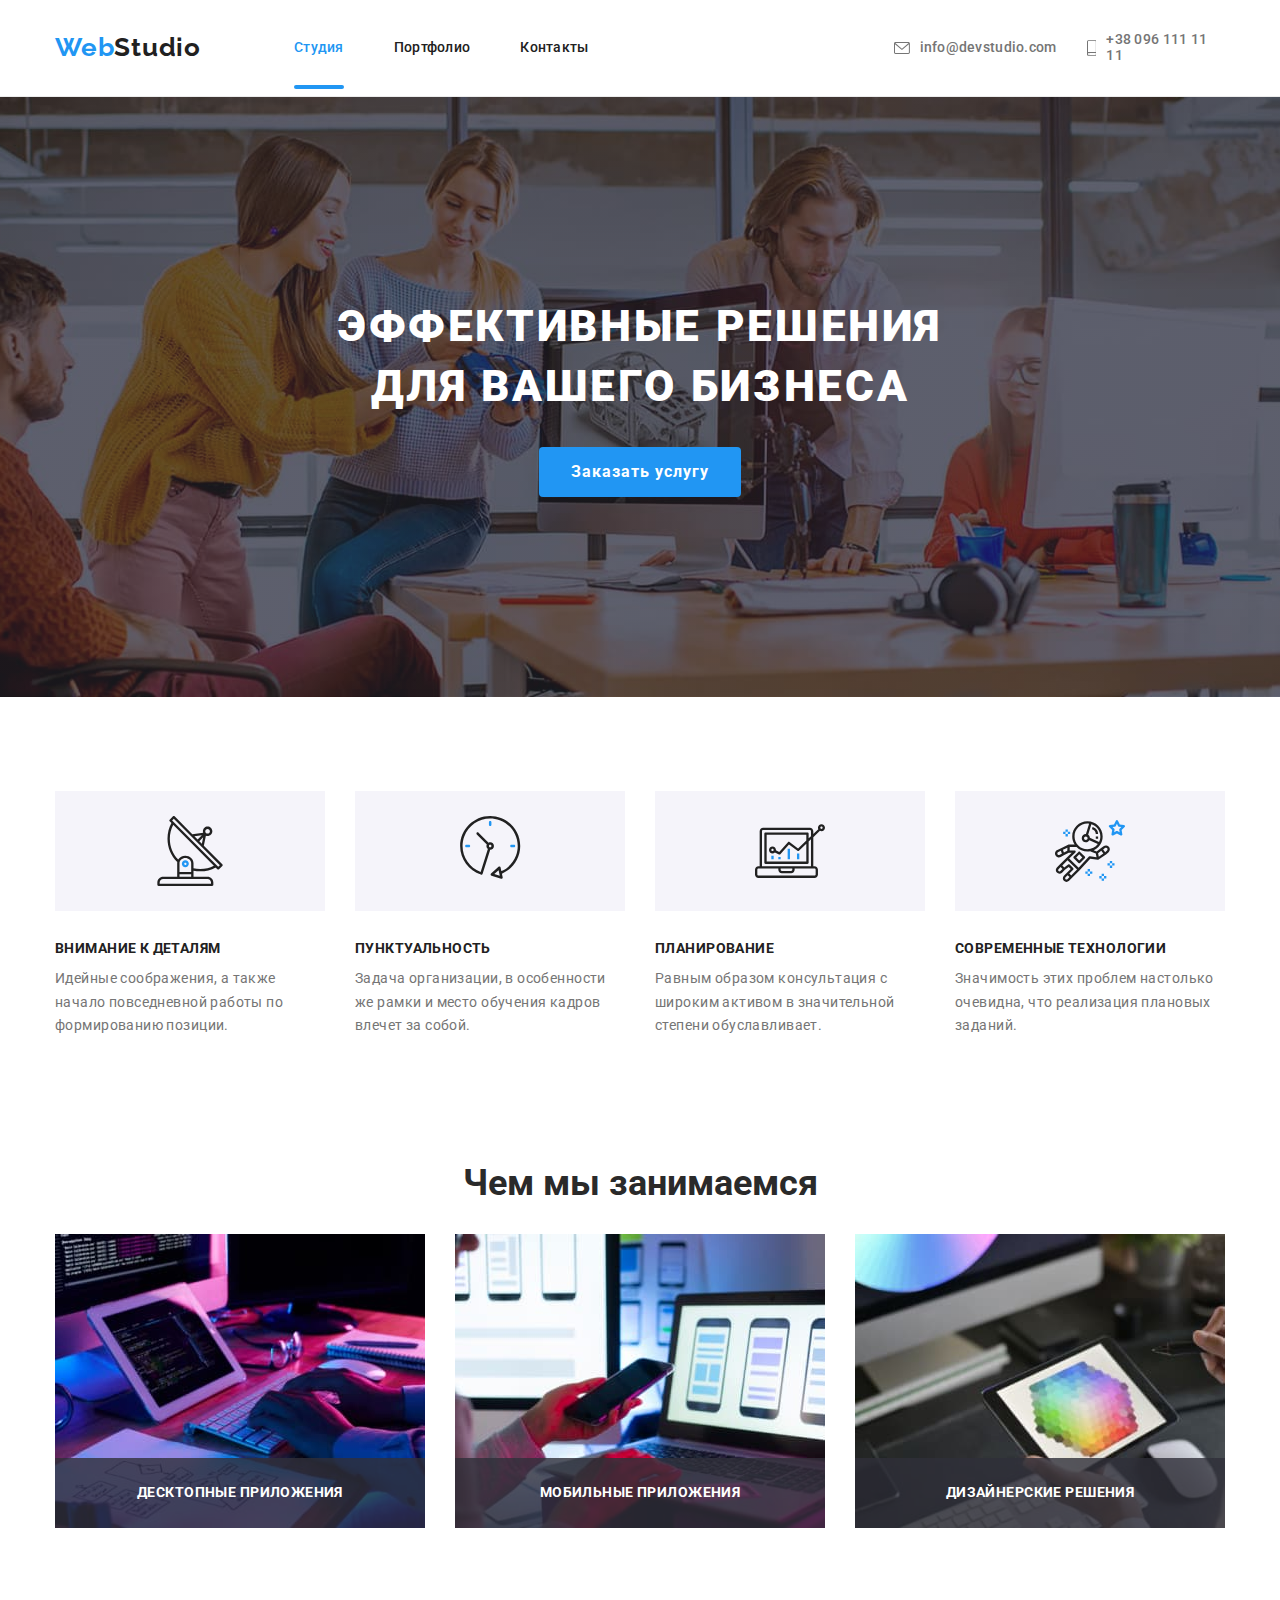
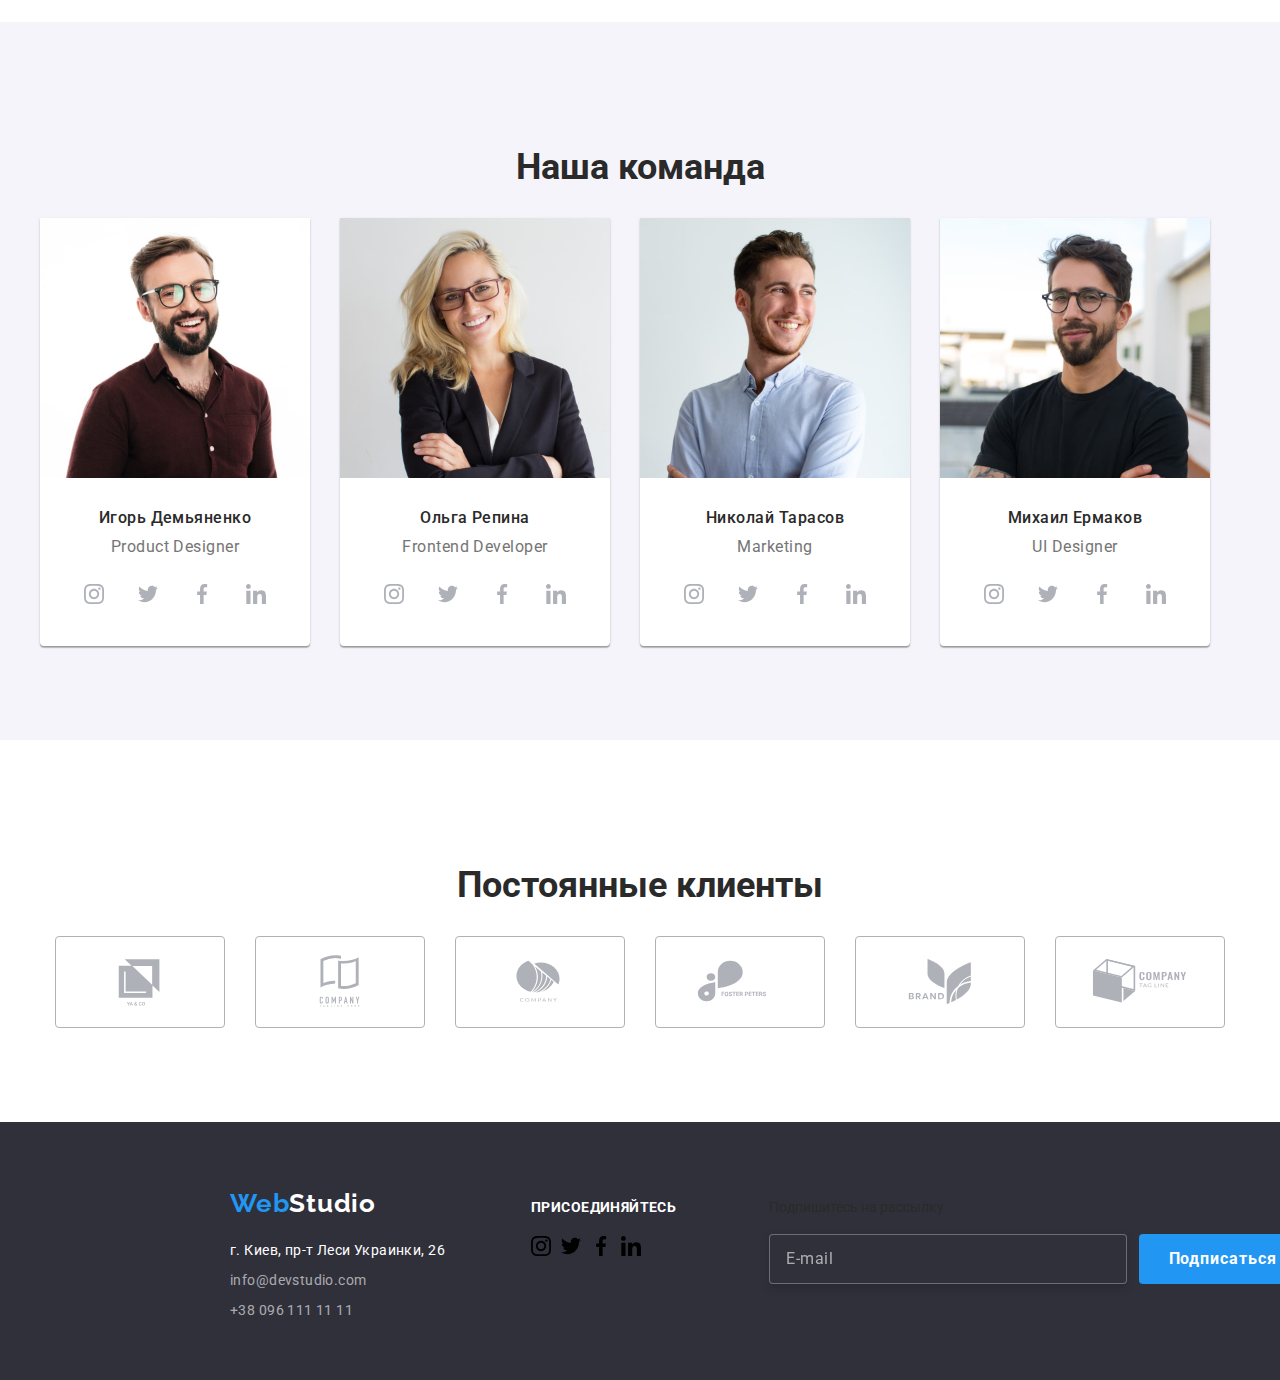
==== commit 3a7c28c3: "refactoring CSS-code of the project using the SASS" ====
--- a/index.html
+++ b/index.html
@@ -20,15 +20,17 @@
   rel="stylesheet"
   >
   <!-- Normalize -->
-  <link 
+  <!-- <link 
   rel="stylesheet" 
   href="https://cdnjs.cloudflare.com/ajax/libs/modern-normalize/1.1.0/modern-normalize.min.css"
-  >
+  > -->
   <!-- Css -->
-  <link 
+  <!-- <link 
   rel="stylesheet" 
   href="./css/styles.css"
-  >
+  > -->
+  <link rel="stylesheet" href="./css/main.min.css">
+  <!-- <link rel="stylesheet" href="./css/main.min.css"> -->
 </head>
 <body>
 
@@ -37,8 +39,8 @@
   <header class="header">
     <div class= "header__container container">
       <nav class="nav">
-        <a href="./" class="nav__logo" aria-label="WebStudio">
-          <span class="nav__logo-name">Web</span>Studio
+        <a href="./" class="logo link" aria-label="WebStudio">
+          <span class="logo-name">Web</span>Studio
         </a>
         <ul class="nav__list list">
           <li class="nav__item"><a href="" class="nav__link link current" aria-label="Студия">Студия</a></li>
@@ -58,7 +60,7 @@
             </svg>info@devstudio.com
           </a>
         </li>
-        <li class="contacts-item">
+        <li class="contacts__item">
           <a href="tel:+380961111111" class="contacts__link link " aria-label="Phone number">
             <svg class="contacts__icon"
               width="10px"
@@ -92,47 +94,47 @@
         <ul class="feature__list list">
           <li class="feature__item">
             <div class="feature__card">
-            <svg class="feature__card-icon"
+            <svg class
             width="70px" 
             height="70px">
               <use href="./images/icons.svg#icon-antenna"></use>
             </svg>
             </div>
-            <h3 class="feature__card-title">Внимание к деталям</h3>
-            <p class="feature__card-subtitle">Идейные соображения, а также начало повседневной работы по формированию позиции.</p>
+            <h3 class="feature__title">Внимание к деталям</h3>
+            <p class="feature__subtitle">Идейные соображения, а также начало повседневной работы по формированию позиции.</p>
           </li>
           <li class="feature__item">
             <div class="feature__card">
-              <svg class="feature__card-icon"
+              <svg
             width="70px" 
             height="70px">
               <use href="./images/icons.svg#icon-clock"></use>
             </svg>
             </div>
-            <h3 class="feature__card-title">Пунктуальность</h3>
-            <p class="feature__card-subtitle">Задача организации, в особенности же рамки и место обучения кадров влечет за собой.</p>
+            <h3 class="feature__title">Пунктуальность</h3>
+            <p class="feature__subtitle">Задача организации, в особенности же рамки и место обучения кадров влечет за собой.</p>
           </li>
           <li class="feature__item">
             <div class="feature__card">
-              <svg class="feature__card-icon"
+              <svg class
             width="70px" 
             height="70px">
               <use href="./images/icons.svg#icon-diagram"></use>
             </svg>
             </div>
-            <h3 class="feature__card-title">Планирование</h3>
-            <p class="feature__card-subtitle">Равным образом консультация с широким активом в значительной степени обуславливает.</p>
+            <h3 class="feature__title">Планирование</h3>
+            <p class="feature__subtitle">Равным образом консультация с широким активом в значительной степени обуславливает.</p>
           </li>
           <li class="feature__item">
             <div class="feature__card">
-              <svg class="feature__card-icon"
+              <svg class
             width="70px" 
             height="70px">
               <use href="./images/icons.svg#icon-astronaut"></use>
             </svg>
             </div>
-            <h3 class="feature__card-title">Современные технологии</h3>
-            <p class="feature__card-subtitle">Значимость этих проблем настолько очевидна, что реализация плановых заданий.</p>
+            <h3 class="feature__title">Современные технологии</h3>
+            <p class="feature__subtitle">Значимость этих проблем настолько очевидна, что реализация плановых заданий.</p>
           </li>
         </ul>
       </div>
@@ -172,34 +174,34 @@
             <div class="team__card-content">
               <h3 class="team__card-title">Игорь Демьяненко</h3>
               <p class="team__card-description">Product Designer</p>
-              <ul class="social__list list">
-                <li class="social__item">
-                  <a href="" class="social__link" aria-label="instagram">
-                    <svg class="social__icon "
+              <ul class="socials list">
+                <li class="socials__item">
+                  <a href="" class="socials__link--light" aria-label="instagram">
+                    <svg class="socials__icon "
                     height="20px"
                     width="20px">
                       <use href="images/icons.svg#icon-instagram" ></use>
                     </svg>
                   </a></li>
-                <li class="social__item">
-                  <a href="" class="social__link" aria-label="twitter">
-                    <svg class="social__icon "
+                <li class="socials__item">
+                  <a href="" class="socials__link--light" aria-label="twitter">
+                    <svg class="socials__icon "
                     height="20px"
                     width="20px">
                       <use href="images/icons.svg#icon-twitter" ></use>
                     </svg>
                   </a></li>
-                <li class="social__item">
-                  <a href="" class="social__link"  aria-label="facebook">
-                    <svg class="social__icon "
+                <li class="socials__item">
+                  <a href="" class="socials__link--light"  aria-label="facebook">
+                    <svg class="socials__icon "
                     height="20px"
                     width="20px">
                       <use href="images/icons.svg#icon-facebook" ></use>
                     </svg>
                   </a></li>
-                <li class="social__item">
-                  <a href="" class="social__link"  aria-label="linkedin">
-                    <svg class="social__icon "
+                <li class="socials__item">
+                  <a href="" class="socials__link--light"  aria-label="linkedin">
+                    <svg class="socials__icon "
                     height="20px"
                     width="20px">
                       <use href="images/icons.svg#icon-linkedin" ></use>
@@ -213,34 +215,34 @@
             <div class="team__card-content">
               <h3 class="team__card-title">Ольга Репина</h3>
               <p class="team__card-description">Frontend Developer</p>
-              <ul class="social__list list">
-                <li class="social__item">
-                  <a href="" class="social__link">
-                    <svg class="social__icon "
+              <ul class="socials list">
+                <li class="socials__item">
+                  <a href="" class="socials__link--light">
+                    <svg class="socials__icon "
                     height="20px"
                     width="20px">
                       <use href="images/icons.svg#icon-instagram" ></use>
                     </svg>
                   </a></li>
-                <li class="social__item">
-                  <a href="" class="social__link">
-                    <svg class="social__icon "
+                <li class="socials__item">
+                  <a href="" class="socials__link--light">
+                    <svg class="socials__icon "
                     height="20px"
                     width="20px">
                       <use href="images/icons.svg#icon-twitter" ></use>
                     </svg>
                   </a></li>
-                <li class="social__item">
-                  <a href="" class="social__link">
-                    <svg class="social__icon "
+                <li class="socials__item">
+                  <a href="" class="socials__link--light">
+                    <svg class="socials__icon "
                     height="20px"
                     width="20px">
                       <use href="images/icons.svg#icon-facebook" ></use>
                     </svg>
                   </a></li>
-                <li class="social__item">
-                  <a href="" class="social__link">
-                    <svg class="social__icon "
+                <li class="socials__item">
+                  <a href="" class="socials__link--light">
+                    <svg class="socials__icon "
                     height="20px"
                     width="20px">
                       <use href="images/icons.svg#icon-linkedin" ></use>
@@ -254,34 +256,34 @@
             <div class="team__card-content">
               <h3 class="team__card-title">Николай Тарасов</h3>
               <p class="team__card-description">Marketing</p>
-              <ul class="social__list list">
-                <li class="social__item">
-                  <a href="" class="social__link">
-                    <svg class="social__icon "
+              <ul class="socials list">
+                <li class="socials__item">
+                  <a href="" class="socials__link--light">
+                    <svg class="socialss__icon "
                     height="20px"
                     width="20px">
                       <use href="images/icons.svg#icon-instagram" ></use>
                     </svg>
                   </a></li>
-                <li class="social__item">
-                  <a href="" class="social__link">
-                    <svg class="social__icon "
+                <li class="socials__item">
+                  <a href="" class="socials__link--light">
+                    <svg class="socials__icon "
                     height="20px"
                     width="20px">
                       <use href="images/icons.svg#icon-twitter" ></use>
                     </svg>
                   </a></li>
-                <li class="social__item">
-                  <a href="" class="social__link">
-                    <svg class="social__icon "
+                <li class="socials__item">
+                  <a href="" class="socials__link--light">
+                    <svg class="socials__icon "
                     height="20px"
                     width="20px">
                       <use href="images/icons.svg#icon-facebook" ></use>
                     </svg>
                   </a></li>
-                <li class="social__item">
-                  <a href="" class="social__link">
-                    <svg class="social__icon "
+                <li class="socials__item">
+                  <a href="" class="socials__link--light">
+                    <svg class="socials__icon "
                     height="20px"
                     width="20px">
                       <use href="images/icons.svg#icon-linkedin" ></use>
@@ -295,34 +297,34 @@
             <div class="team__card-content">
               <h3 class="team__card-title">Михаил Ермаков</h3>
               <p class="team__card-description">UI Designer</p>
-              <ul class="social__list list">
-                <li class="social__item">
-                  <a href="" class="social__link">
-                    <svg class="social__icon "
+              <ul class="socials list">
+                <li class="socials__item">
+                  <a href="" class="socials__link--light">
+                    <svg class="socials__icon "
                     height="20px"
                     width="20px">
                       <use href="images/icons.svg#icon-instagram" ></use>
                     </svg>
                   </a></li>
-                <li class="social__item">
-                  <a href="" class="social__link">
-                    <svg class="social__icon "
+                <li class="socials__item">
+                  <a href="" class="socials__link--light">
+                    <svg class="socials__icon "
                     height="20px"
                     width="20px">
                       <use href="images/icons.svg#icon-twitter" ></use>
                     </svg>
                   </a></li>
-                <li class="social__item">
-                  <a href="" class="social__link">
-                    <svg class="social__icon "
+                <li class="socials__item">
+                  <a href="" class="socials__link--light">
+                    <svg class="socials__icon "
                     height="20px"
                     width="20px">
                       <use href="images/icons.svg#icon-facebook" ></use>
                     </svg>
                   </a></li>
-                <li class="social__item">
-                  <a href="" class="social__link">
-                    <svg class="social__icon "
+                <li class="socials__item">
+                  <a href="" class="socials__link--light">
+                    <svg class="socials__icon "
                     height="20px"
                     width="20px">
                       <use href="images/icons.svg#icon-linkedin" ></use>
@@ -405,8 +407,8 @@
   <footer class="footer">
     <div class="container">
       <div>
-        <a href="./" class="nav__logo nav__logo-footer link" aria-label="WebStudio">
-          <span class="nav__logo-name">Web</span>Studio
+        <a href="./" class="logo logo__footer link" aria-label="WebStudio">
+          <span class="logo-name">Web</span>Studio
         </a>
         <address class="address">
           <ul class="address__list list">
@@ -421,7 +423,7 @@
           <b class="footer__subscribe">присоединяйтесь</b>
           <ul class="footer__social-list list">
             <li class="footer__social-item">
-                    <a href="" class="footer__social-link" aria-label="instagram">
+                    <a href="" class="social__link--dark" aria-label="instagram">
                       <svg class="footer__social-icon"
                       height="20px"
                       width="20px">
@@ -429,7 +431,7 @@
                       </svg>
                     </a></li>
                   <li class="footer__social-item">
-                    <a href="" class="footer__social-link" aria-label="twitter">
+                    <a href="" class="social__link--dark " aria-label="twitter">
                       <svg class="footer__social-icon"
                       height="20px"
                       width="20px">
@@ -437,7 +439,7 @@
                       </svg>
                     </a></li>
                   <li class="footer__social-item">
-                    <a href="" class="footer__social-link" aria-label="facebook">
+                    <a href="" class="social__link--dark " aria-label="facebook">
                       <svg class="footer__social-icon"
                       height="20px"
                       width="20px">
@@ -445,7 +447,7 @@
                       </svg>
                     </a></li>
                   <li class="footer__social-item">
-                    <a href="" class="footer__social-link"  aria-label="linkedin">
+                    <a href="" class="social__link--dark "  aria-label="linkedin">
                       <svg class="footer__social-icon"
                       height="20px"
                       width="20px">
@@ -455,13 +457,13 @@
           </ul>
       </div> 
 
-      <div class="footer__form">
-        <p class="footer__subscribe">Подпишитесь на рассылку</p>
-        <form class="footer__form-block">
-            <input class="footer__form-input" type="email" name="email" placeholder="E-mail">
-          <button class="footer__form-button button" type="submit">
+      <div class="form">
+        <p class="form__subscribe">Подпишитесь на рассылку</p>
+        <form class="form__block">
+            <input class="form__input" type="email" name="email" placeholder="E-mail">
+          <button class="form__button button" type="submit">
             Подписаться
-            <svg class="footer__form-icon"
+            <svg class="form__icon"
               width="24px"
               height="24px">
               <use href="./images/icons.svg#icon-send"></use>
--- a/css/styles.css
+++ b/css/styles.css
@@ -9,7 +9,7 @@
   --grey-ultra-light: #F5F4FA;
   --background-color: #2F303A;
   --background-color-for-hero:#C4C4C4;
-  /* --primary-bg-color:#E5E5E5; */
+
 } 
 
 /* Box-sizing */
@@ -22,13 +22,22 @@
 body {
   margin: 0;
 
-  /* background-color: var(--primary-bg-color); */
   color: var(--primary-text-color);
 
   font-size: 14px;
   font-weight: 400;
   line-height: 1.71;
   font-family: Roboto, sans-serif;
+}
+
+/* Class .section-title  */
+
+.section-title {
+  color: var(--title-text-color);
+
+  font-size: 36px;
+  line-height: 1.17;
+  text-align: center;
 }
 
 /* Class .container  */
@@ -51,18 +60,6 @@
   text-decoration: none;
 }
 
-/* Class .section-title  */
-.section-title {
-  margin: 0 0 50px;
-  
-  text-align: center;
-  color: var(--title-text-color);
-
-  font-size: 36px;
-  line-height: 1.17;
-  text-align: center;
-}
-
 /* Class .image */
 .image {
   width: 100%;
@@ -71,7 +68,6 @@
 }
 
 /* Class .hidden */
-
 .hidden {
   position: absolute;
   width: 1px;
@@ -90,19 +86,15 @@
   border-bottom: 1px solid #ECECEC
 }
 
-.nav {
-  display: flex;
-  align-items: center;
-}
-
-.header__container {
+.nav,
+.header__container  {
   display: flex;
   align-items: center;
 }
 
 /* Logo */
 
-.nav__logo {
+.logo {
   text-decoration: none;
   margin-right: 93px;
 
@@ -115,7 +107,7 @@
   letter-spacing: 0.03em;
 }
 
-.nav__logo-name {
+.logo-name {
   color: var(--accent-color);
 }
 
@@ -186,7 +178,7 @@
 }
 
 .contacts__item:not(:last-child){
-  margin-right: 29px;
+  margin-right: 30px;
 }
 
 .contacts__link {
@@ -311,7 +303,7 @@
   height: 120px;
 }
 
-.feature__card-title {
+.feature__title {
   margin: 0 0 10px;
   color: var(--title-text-color);
 
@@ -322,7 +314,7 @@
   letter-spacing: 0.03em;
 }
 
-.feature__card-subtitle {
+.feature__subtitle {
   margin: 0;
 
   color: var(--grey);
@@ -428,13 +420,13 @@
   margin: 0 0 16px;
 }
 
-.social__list {
-  display: flex;
-  align-items: center;
-  justify-content: center;
-}
-
-.social__link {
+.socials {
+  display: flex;
+  align-items: center;
+  justify-content: center;
+}
+
+.socials__link {
   display: flex;
   align-items: center;
   justify-content: center;
@@ -449,13 +441,13 @@
   transition-property: background-color, fill;
 
 }
-.social__item:not(:last-child) {
+.socials__item:not(:last-child) {
   margin-right: 10px;
   
 }
 
-.social__link:hover,
-.social__link:focus {
+.socials__link:hover,
+.socials__link:focus {
   background-color: var(--accent-color);
   fill: var(--primary-white-color)
 }
@@ -513,7 +505,7 @@
 }
 
 
-.nav__logo-footer {
+.logo__footer {
   color: var(--primary-white-color);
   display: inline-block;
   margin-bottom: 20px;
@@ -593,7 +585,7 @@
   margin-right: 10px;
 }
 
-.footer__social-link {
+.social__link--dark {
   display: flex;
   align-items: center;
   justify-content: center;
@@ -610,26 +602,26 @@
   transition-property: background-color;
 }
 
-.footer__social-link:hover,
-.footer__social-link:focus {
+.social__link--dark :hover,
+.social__link--dark :focus {
   background-color: var(--accent-color);
 }
 
 /* footer-modal */
 
-.footer__form {
+.form {
   display: flex;
   flex-direction: column;
   margin-left: 93px;
   width: 570px;
 }
 
-.footer__form-block {
+.form__block {
   display: flex;
   align-items: flex-end;
 }
 
-.footer__form-input {
+.form__input {
   font-size: 16px;
   padding: 15px 10px 15px 16px;
   width: 100%;
@@ -646,11 +638,11 @@
   transition-timing-function: cubic-bezier(0.4, 0, 0.2, 1);
 }
 
-.footer__form-input:focus {
+.form__input:focus {
   border: 1px solid var(--accent-color);
 }
 
-.footer__form-input::placeholder {
+.form__input::placeholder {
   font-weight: 400;
   font-size: 16px;
   line-height: 1.25;
@@ -659,7 +651,7 @@
   color: rgba(255, 255, 255, 0.6);
 }
 
-.footer__form-button  {
+.form__button  {
 display: flex;
 justify-content: center;
 align-items: center;
@@ -670,7 +662,7 @@
 fill: var(--primary-white-color);
 }
 
-.footer__form-icon {
+.form__icon {
   padding: 0;
   margin-left: 10px;
 }
--- a/css/main.min.css
+++ b/css/main.min.css
@@ -0,0 +1,2 @@
+/*! modern-normalize v1.1.0 | MIT License | https://github.com/sindresorhus/modern-normalize */*,::before,::after{box-sizing:border-box}html{line-height:1.15;-webkit-text-size-adjust:100%;-moz-tab-size:4;tab-size:4}body{margin:0;font-family:system-ui,-apple-system,"Segoe UI",Roboto,Helvetica,Arial,sans-serif,"Apple Color Emoji","Segoe UI Emoji"}hr{height:0;color:inherit}abbr[title]{text-decoration:underline dotted}b,strong{font-weight:bolder}code,kbd,samp,pre{font-family:ui-monospace, SFMono-Regular, Consolas, 'Liberation Mono', Menlo, monospace;font-size:1em}small{font-size:80%}sub,sup{font-size:75%;line-height:0;position:relative;vertical-align:baseline}sub{bottom:-0.25em}sup{top:-0.5em}table{text-indent:0;border-color:inherit}button,input,optgroup,select,textarea{font-family:inherit;font-size:100%;line-height:1.15;margin:0}button,select{text-transform:none}button,[type='button'],[type='reset'],[type='submit']{-webkit-appearance:button}::-moz-focus-inner{border-style:none;padding:0}:-moz-focusring{outline:1px dotted ButtonText}:-moz-ui-invalid{box-shadow:none}legend{padding:0}progress{vertical-align:baseline}::-webkit-inner-spin-button,::-webkit-outer-spin-button{height:auto}[type='search']{-webkit-appearance:textfield;outline-offset:-2px}::-webkit-search-decoration{-webkit-appearance:none}::-webkit-file-upload-button{-webkit-appearance:button;font:inherit}summary{display:list-item}html{box-sizing:border-box}body{margin:0;color:#2a2a2a;font-size:14px;font-weight:400;line-height:1.71;font-family:Roboto,sans-serif}.section-title{color:var #212121;font-size:36px;line-height:1.17;text-align:center}.list{list-style:none;margin:0;padding:0}.link{text-decoration:none}.image{width:100%;height:auto;display:block}.hidden{position:absolute;width:1px;height:1px;margin:-1px;padding:0;overflow:hidden;border:0;clip:rect(0 0 0 0)}.socials__link,.socials__link--light,.socials__link--dark{display:flex;align-items:center;justify-content:center;height:44px;width:44px;border-radius:50%;transition-duration:250ms;transition-timing-function:cubic-bezier(0.4, 0, 0.2, 1)}.container{width:1200px;margin:0 auto;padding:0 15px}.logo{text-decoration:none;margin-right:93px;color:#212121;font-family:Raleway;font-size:26px;font-weight:700;line-height:1.19;letter-spacing:0.03em}.logo-name{color:#2196F3}.header{border-bottom:1px solid #ECECEC}.nav,.header__container{display:flex;align-items:center}.nav__list{display:flex;align-items:center}.nav__item:not(:last-child){margin-right:50px}.nav__link{position:relative;display:block;padding:32px 0;color:#212121;font-weight:500;line-height:1.14;letter-spacing:0.02em;transition-timing-function:cubic-bezier(0.4, 0, 0.2, 1);transition-duration:250ms;transition-property:color}.nav__link:hover,.nav__link:focus{color:#2196F3}.nav__link.current{color:#2196F3;position:relative}.nav__link.current:after{content:"";position:absolute;bottom:-1.5px;left:0;width:100%;height:4px;background:#2196F3;border-radius:2px}.contacts{display:flex;align-items:center;margin-left:305px}.contacts__item:not(:last-child){margin-right:30px}.contacts__link{display:flex;align-items:center;padding:32px 0;color:#757575;fill:#757575;font-weight:500;line-height:1.14;letter-spacing:0.02em;transition-timing-function:cubic-bezier(0.4, 0, 0.2, 1);transition-duration:250ms;transition-property:color, fill}.contacts__link:hover,.contacts__linkfocus{color:#2196F3;fill:#2196F3}.contacts__icon{margin-right:10px}.hero{padding:200px 0;margin:auto;background-color:#C4C4C4;background-image:linear-gradient(rgba(47,48,58,0.475), rgba(47,48,58,0.475)),url(../images/team.jpg);background-repeat:no-repeat;background-position:center;max-width:1600px}.hero__container{text-align:center}.hero__title{max-width:696px;margin:0 auto 30px;color:#fff;font-weight:900;font-size:44px;line-height:1.36;letter-spacing:0.06em;text-transform:uppercase}.button{padding:10px 32px;min-width:200px;border:0;border-radius:4px;color:#fff;background-color:#2196F3;font-family:inherit;font-weight:700;font-size:16px;line-height:1.88;letter-spacing:0.06em;cursor:pointer;transition-duration:250ms;transition-timing-function:cubic-bezier(0.4, 0, 0.2, 1);transition-property:background-color}.button:focus,.button:hover{background-color:#188CE8}.feature{padding:94px 0 47px}.feature__list{display:flex;align-items:center;justify-content:center}.feature__item{width:270px;margin-right:30px}.feature__item:last-child{margin-right:0}.feature__card{margin-bottom:30px;display:flex;align-items:center;justify-content:center;background:#F5F4FA;width:270px;height:120px}.feature__title{margin:0 0 10px;color:#212121;font-weight:700;font-size:14px;line-height:1.14;text-transform:uppercase;letter-spacing:0.03em}.feature__subtitle{margin:0;color:#757575;line-height:1.71;letter-spacing:0.03em}.services{padding:47px 0 94px}.services__list{display:flex;align-items:center;justify-content:center}.services__item{position:relative;margin-right:30px}.services__item:last-child{margin-right:0}.services__description{position:absolute;bottom:0;padding:27px;right:0;left:0;margin:0;font-weight:700;line-height:1.14;text-align:center;letter-spacing:0.03em;text-transform:uppercase;color:#fff;background:rgba(47,48,58,0.8)}.team{background-color:#F5F4FA;padding:94px 0}.team__list{display:flex;align-items:center;justify-content:center}.team__card{margin:0 30px 0 0;background-color:#fff;box-shadow:0px 1px 3px rgba(0,0,0,0.12),0px 1px 1px rgba(0,0,0,0.14),0px 2px 1px rgba(0,0,0,0.2);border-radius:0px 0px 4px 4px}.team__card-content{padding:30px 32px;text-align:center}.team__card-title{margin:0 0 10px 0;font-weight:500;font-size:16px;line-height:1.19;letter-spacing:0.03em}.team__card-title:last-child{margin-right:0}.team__card-description{color:#757575;font-weight:400;font-size:16px;line-height:1.19;letter-spacing:0.03em;margin:0 0 16px}.socials{display:flex;align-items:center;justify-content:center}.socials__link--light{fill:#AFB1B8;transition-property:background-color, fill}.socials__link--light:hover,.socials__link--light:focus{background-color:#2196F3;fill:#fff}.socials__item:not(:last-child){margin-right:10px}.clients{padding:94px 0}.clients__list{display:flex;align-items:center}.clients__item{width:170px;height:92px}.clients__item:not(:last-child){margin-right:30px}.clients__link{display:flex;align-items:center;justify-content:center;fill:#AFB1B8;border:1px solid #AFB1B8;border-radius:4px;width:100%;height:100%;transition-timing-function:cubic-bezier(0.4, 0, 0.2, 1);transition-duration:250ms;transition-property:fill, border}.clients__link:hover,.clients__link:focus{fill:#2196F3;border:1px solid #2196F3}.footer{padding:60px 215px;background-color:#2F303A}.footer .container{display:flex;align-items:baseline}.logo__footer{color:#fff;display:inline-block;margin-bottom:20px;margin-right:0}.address__item{margin-bottom:9px;height:21px}.address__item:last-child{margin-bottom:0}.address__list{width:231px}.address__link-address{color:#fff;font-style:normal;letter-spacing:0.03em}.address__link{padding:0;color:rgba(255,255,255,0.6);font-weight:400;font-style:normal;letter-spacing:0.03em;transition-timing-function:cubic-bezier(0.4, 0, 0.2, 1);transition-duration:250ms;transition-property:color}.address__link:hover,.address__link:focus{color:#2196F3}.footer__social{margin-left:70px}.footer__subscribe{display:block;margin-bottom:20px;margin-top:0;color:#fff;font-weight:700;line-height:1.14;letter-spacing:0.03em;text-transform:uppercase}.footer__social-list{display:flex}.footer__social-item{display:flex}.footer__social-item:not(:last-child){margin-right:10px}.socials__link--dark{background-color:rgba(255,255,255,0.1);fill:#fff;transition-property:background-color}.socials__link--dark:hover,.socials__link--dark:focus{background-color:#2196F3}.form{display:flex;flex-direction:column;margin-left:93px;width:570px}.form__block{display:flex;align-items:flex-end}.form__input{font-size:16px;padding:15px 10px 15px 16px;width:100%;background:#2F303A;color:#C4C4C4;border:1px solid rgba(255,255,255,0.3);filter:drop-shadow(0px 4px 4px rgba(0,0,0,0.15));border-radius:4px;outline:transparent;transition-property:solid;transition-duration:250ms;transition-timing-function:cubic-bezier(0.4, 0, 0.2, 1)}.form__input:focus{border:1px solid #2196F3}.form__input::placeholder{font-weight:400;font-size:16px;line-height:1.25;letter-spacing:0.03em;color:rgba(255,255,255,0.6)}.form__button{display:flex;justify-content:center;align-items:center;margin-left:12px;padding:10px 28px 10px 29px;fill:#fff}.form__icon{padding:0;margin-left:10px}.backdrop{position:fixed;width:100vw;height:100vh;left:0px;top:0px;background:rgba(0,0,0,0.2);opacity:1;visibility:visible;pointer-events:initial;transition-property:opacity, visibility;transition-duration:250ms;transition-timing-function:cubic-bezier(0.4, 0, 0.2, 1)}.modal{position:absolute;width:528px;top:50%;left:50%;transform:translate(-50%, -50%);background:#fff;box-shadow:0px 1px 3px rgba(0,0,0,0.12),0px 1px 1px rgba(0,0,0,0.14),0px 2px 1px rgba(0,0,0,0.2);border-radius:4px}.backdrop.is-hidden{opacity:0;visibility:hidden;pointer-events:none}.modal__close{display:flex;justify-content:center;align-items:center;position:absolute;top:8px;right:8px;width:30px;height:30px;background:#fff;border:1px solid rgba(0,0,0,0.1);border-radius:50%;cursor:pointer;transition-timing-function:cubic-bezier(0.4, 0, 0.2, 1) 250s;transition-duration:250ms;transition-property:fill}.modal__close:focus,.modal__close:hover{fill:#2196F3}.modal__close-icon{display:block}.modal__container{padding:40px}.modal__form{display:flex;flex-direction:column;justify-content:center}.modal__title{text-align:center;margin-top:0;margin-bottom:12px;font-weight:700;font-size:20px;line-height:1.15;letter-spacing:0.03em}.modal__label{display:flex;position:relative;flex-direction:column;margin-bottom:10px;font-size:12px;line-height:1.16;letter-spacing:0.01em;color:#757575}.modal__input{padding:12px 10px 12px 42px;margin-top:4px;border:1px solid rgba(33,33,33,0.2);border-radius:4px;outline:transparent;transition-timing-function:cubic-bezier(0.4, 0, 0.2, 1);transition-duration:250ms;transition-property:border-color}.modal__input:focus{border-color:var(--accent-color)}.modal__input:focus+.modal__icon{fill:var(--accent-color)}.modal__icon{padding:0;position:absolute;top:50%;left:12px;fill:#212121;transition-timing-function:cubic-bezier(0.4, 0, 0.2, 1);transition-duration:250ms;transition-property:fill}.modal__label-textarea{padding:11px 16px;margin-top:4px;outline:transparent;border:1px solid rgba(33,33,33,0.2);border-radius:4px;transition-timing-function:cubic-bezier(0.4, 0, 0.2, 1);transition-duration:250ms;transition-property:border-color;resize:none}.modal__label-textarea:focus{border-color:#2196F3}.modal__label-textarea::placeholder{font-weight:400;font-size:12px;line-height:1.166;letter-spacing:0.01em;color:rgba(117,117,117,0.5)}.modal__checkbox-fake{display:flex;justify-content:center;align-items:center;background:#fff;fill:#fff;width:16px;height:15px;margin-right:8px;border-radius:4px;outline:2px solid #212121;outline-offset:-2px;transition-timing-function:cubic-bezier(0.4, 0, 0.2, 1);transition-duration:250ms;transition-property:solid, background-color, fill}.modal__checkbox-fake :focus{outline:2px solid var(--accent-color)}.modal__checkbox:checked+.modal__checkbox-fake{outline-color:#2196F3;background-color:#2196F3}.modal__link{text-decoration-line:underline;color:#2196F3}.modal__label-agreement{display:flex;flex-direction:row;justify-content:center;align-items:center;text-align:center;margin-bottom:30px;margin-top:10px;font-weight:400;font-size:14px;line-height:1.71;letter-spacing:0.03em;color:#757575;cursor:pointer}.modal__button{margin:0 auto;width:200px;height:50px}
+/*# sourceMappingURL=main.min.css.map */--- a/css/main.min.css
+++ b/css/main.min.css
@@ -0,0 +1,2 @@
+/*! modern-normalize v1.1.0 | MIT License | https://github.com/sindresorhus/modern-normalize */*,::before,::after{box-sizing:border-box}html{line-height:1.15;-webkit-text-size-adjust:100%;-moz-tab-size:4;tab-size:4}body{margin:0;font-family:system-ui,-apple-system,"Segoe UI",Roboto,Helvetica,Arial,sans-serif,"Apple Color Emoji","Segoe UI Emoji"}hr{height:0;color:inherit}abbr[title]{text-decoration:underline dotted}b,strong{font-weight:bolder}code,kbd,samp,pre{font-family:ui-monospace, SFMono-Regular, Consolas, 'Liberation Mono', Menlo, monospace;font-size:1em}small{font-size:80%}sub,sup{font-size:75%;line-height:0;position:relative;vertical-align:baseline}sub{bottom:-0.25em}sup{top:-0.5em}table{text-indent:0;border-color:inherit}button,input,optgroup,select,textarea{font-family:inherit;font-size:100%;line-height:1.15;margin:0}button,select{text-transform:none}button,[type='button'],[type='reset'],[type='submit']{-webkit-appearance:button}::-moz-focus-inner{border-style:none;padding:0}:-moz-focusring{outline:1px dotted ButtonText}:-moz-ui-invalid{box-shadow:none}legend{padding:0}progress{vertical-align:baseline}::-webkit-inner-spin-button,::-webkit-outer-spin-button{height:auto}[type='search']{-webkit-appearance:textfield;outline-offset:-2px}::-webkit-search-decoration{-webkit-appearance:none}::-webkit-file-upload-button{-webkit-appearance:button;font:inherit}summary{display:list-item}html{box-sizing:border-box}body{margin:0;color:#2a2a2a;font-size:14px;font-weight:400;line-height:1.71;font-family:Roboto,sans-serif}.section-title{color:var #212121;font-size:36px;line-height:1.17;text-align:center}.list{list-style:none;margin:0;padding:0}.link{text-decoration:none}.image{width:100%;height:auto;display:block}.hidden{position:absolute;width:1px;height:1px;margin:-1px;padding:0;overflow:hidden;border:0;clip:rect(0 0 0 0)}.socials__link,.socials__link--light,.socials__link--dark{display:flex;align-items:center;justify-content:center;height:44px;width:44px;border-radius:50%;transition-duration:250ms;transition-timing-function:cubic-bezier(0.4, 0, 0.2, 1)}.container{width:1200px;margin:0 auto;padding:0 15px}.logo{text-decoration:none;margin-right:93px;color:#212121;font-family:Raleway;font-size:26px;font-weight:700;line-height:1.19;letter-spacing:0.03em}.logo-name{color:#2196F3}.header{border-bottom:1px solid #ECECEC}.nav,.header__container{display:flex;align-items:center}.nav__list{display:flex;align-items:center}.nav__item:not(:last-child){margin-right:50px}.nav__link{position:relative;display:block;padding:32px 0;color:#212121;font-weight:500;line-height:1.14;letter-spacing:0.02em;transition-timing-function:cubic-bezier(0.4, 0, 0.2, 1);transition-duration:250ms;transition-property:color}.nav__link:hover,.nav__link:focus{color:#2196F3}.nav__link.current{color:#2196F3;position:relative}.nav__link.current:after{content:"";position:absolute;bottom:-1.5px;left:0;width:100%;height:4px;background:#2196F3;border-radius:2px}.contacts{display:flex;align-items:center;margin-left:305px}.contacts__item:not(:last-child){margin-right:30px}.contacts__link{display:flex;align-items:center;padding:32px 0;color:#757575;fill:#757575;font-weight:500;line-height:1.14;letter-spacing:0.02em;transition-timing-function:cubic-bezier(0.4, 0, 0.2, 1);transition-duration:250ms;transition-property:color, fill}.contacts__link:hover,.contacts__linkfocus{color:#2196F3;fill:#2196F3}.contacts__icon{margin-right:10px}.hero{padding:200px 0;margin:auto;background-color:#C4C4C4;background-image:linear-gradient(rgba(47,48,58,0.475), rgba(47,48,58,0.475)),url(../images/team.jpg);background-repeat:no-repeat;background-position:center;max-width:1600px}.hero__container{text-align:center}.hero__title{max-width:696px;margin:0 auto 30px;color:#fff;font-weight:900;font-size:44px;line-height:1.36;letter-spacing:0.06em;text-transform:uppercase}.button{padding:10px 32px;min-width:200px;border:0;border-radius:4px;color:#fff;background-color:#2196F3;font-family:inherit;font-weight:700;font-size:16px;line-height:1.88;letter-spacing:0.06em;cursor:pointer;transition-duration:250ms;transition-timing-function:cubic-bezier(0.4, 0, 0.2, 1);transition-property:background-color}.button:focus,.button:hover{background-color:#188CE8}.feature{padding:94px 0 47px}.feature__list{display:flex;align-items:center;justify-content:center}.feature__item{width:270px;margin-right:30px}.feature__item:last-child{margin-right:0}.feature__card{margin-bottom:30px;display:flex;align-items:center;justify-content:center;background:#F5F4FA;width:270px;height:120px}.feature__title{margin:0 0 10px;color:#212121;font-weight:700;font-size:14px;line-height:1.14;text-transform:uppercase;letter-spacing:0.03em}.feature__subtitle{margin:0;color:#757575;line-height:1.71;letter-spacing:0.03em}.services{padding:47px 0 94px}.services__list{display:flex;align-items:center;justify-content:center}.services__item{position:relative;margin-right:30px}.services__item:last-child{margin-right:0}.services__description{position:absolute;bottom:0;padding:27px;right:0;left:0;margin:0;font-weight:700;line-height:1.14;text-align:center;letter-spacing:0.03em;text-transform:uppercase;color:#fff;background:rgba(47,48,58,0.8)}.team{background-color:#F5F4FA;padding:94px 0}.team__list{display:flex;align-items:center;justify-content:center}.team__card{margin:0 30px 0 0;background-color:#fff;box-shadow:0px 1px 3px rgba(0,0,0,0.12),0px 1px 1px rgba(0,0,0,0.14),0px 2px 1px rgba(0,0,0,0.2);border-radius:0px 0px 4px 4px}.team__card-content{padding:30px 32px;text-align:center}.team__card-title{margin:0 0 10px 0;font-weight:500;font-size:16px;line-height:1.19;letter-spacing:0.03em}.team__card-title:last-child{margin-right:0}.team__card-description{color:#757575;font-weight:400;font-size:16px;line-height:1.19;letter-spacing:0.03em;margin:0 0 16px}.socials{display:flex;align-items:center;justify-content:center}.socials__link--light{fill:#AFB1B8;transition-property:background-color, fill}.socials__link--light:hover,.socials__link--light:focus{background-color:#2196F3;fill:#fff}.socials__item:not(:last-child){margin-right:10px}.clients{padding:94px 0}.clients__list{display:flex;align-items:center}.clients__item{width:170px;height:92px}.clients__item:not(:last-child){margin-right:30px}.clients__link{display:flex;align-items:center;justify-content:center;fill:#AFB1B8;border:1px solid #AFB1B8;border-radius:4px;width:100%;height:100%;transition-timing-function:cubic-bezier(0.4, 0, 0.2, 1);transition-duration:250ms;transition-property:fill, border}.clients__link:hover,.clients__link:focus{fill:#2196F3;border:1px solid #2196F3}.footer{padding:60px 215px;background-color:#2F303A}.footer .container{display:flex;align-items:baseline}.logo__footer{color:#fff;display:inline-block;margin-bottom:20px;margin-right:0}.address__item{margin-bottom:9px;height:21px}.address__item:last-child{margin-bottom:0}.address__list{width:231px}.address__link-address{color:#fff;font-style:normal;letter-spacing:0.03em}.address__link{padding:0;color:rgba(255,255,255,0.6);font-weight:400;font-style:normal;letter-spacing:0.03em;transition-timing-function:cubic-bezier(0.4, 0, 0.2, 1);transition-duration:250ms;transition-property:color}.address__link:hover,.address__link:focus{color:#2196F3}.footer__social{margin-left:70px}.footer__subscribe{display:block;margin-bottom:20px;margin-top:0;color:#fff;font-weight:700;line-height:1.14;letter-spacing:0.03em;text-transform:uppercase}.footer__social-list{display:flex}.footer__social-item{display:flex}.footer__social-item:not(:last-child){margin-right:10px}.socials__link--dark{background-color:rgba(255,255,255,0.1);fill:#fff;transition-property:background-color}.socials__link--dark:hover,.socials__link--dark:focus{background-color:#2196F3}.form{display:flex;flex-direction:column;margin-left:93px;width:570px}.form__block{display:flex;align-items:flex-end}.form__input{font-size:16px;padding:15px 10px 15px 16px;width:100%;background:#2F303A;color:#C4C4C4;border:1px solid rgba(255,255,255,0.3);filter:drop-shadow(0px 4px 4px rgba(0,0,0,0.15));border-radius:4px;outline:transparent;transition-property:solid;transition-duration:250ms;transition-timing-function:cubic-bezier(0.4, 0, 0.2, 1)}.form__input:focus{border:1px solid #2196F3}.form__input::placeholder{font-weight:400;font-size:16px;line-height:1.25;letter-spacing:0.03em;color:rgba(255,255,255,0.6)}.form__button{display:flex;justify-content:center;align-items:center;margin-left:12px;padding:10px 28px 10px 29px;fill:#fff}.form__icon{padding:0;margin-left:10px}.backdrop{position:fixed;width:100vw;height:100vh;left:0px;top:0px;background:rgba(0,0,0,0.2);opacity:1;visibility:visible;pointer-events:initial;transition-property:opacity, visibility;transition-duration:250ms;transition-timing-function:cubic-bezier(0.4, 0, 0.2, 1)}.modal{position:absolute;width:528px;top:50%;left:50%;transform:translate(-50%, -50%);background:#fff;box-shadow:0px 1px 3px rgba(0,0,0,0.12),0px 1px 1px rgba(0,0,0,0.14),0px 2px 1px rgba(0,0,0,0.2);border-radius:4px}.backdrop.is-hidden{opacity:0;visibility:hidden;pointer-events:none}.modal__close{display:flex;justify-content:center;align-items:center;position:absolute;top:8px;right:8px;width:30px;height:30px;background:#fff;border:1px solid rgba(0,0,0,0.1);border-radius:50%;cursor:pointer;transition-timing-function:cubic-bezier(0.4, 0, 0.2, 1) 250s;transition-duration:250ms;transition-property:fill}.modal__close:focus,.modal__close:hover{fill:#2196F3}.modal__close-icon{display:block}.modal__container{padding:40px}.modal__form{display:flex;flex-direction:column;justify-content:center}.modal__title{text-align:center;margin-top:0;margin-bottom:12px;font-weight:700;font-size:20px;line-height:1.15;letter-spacing:0.03em}.modal__label{display:flex;position:relative;flex-direction:column;margin-bottom:10px;font-size:12px;line-height:1.16;letter-spacing:0.01em;color:#757575}.modal__input{padding:12px 10px 12px 42px;margin-top:4px;border:1px solid rgba(33,33,33,0.2);border-radius:4px;outline:transparent;transition-timing-function:cubic-bezier(0.4, 0, 0.2, 1);transition-duration:250ms;transition-property:border-color}.modal__input:focus{border-color:var(--accent-color)}.modal__input:focus+.modal__icon{fill:var(--accent-color)}.modal__icon{padding:0;position:absolute;top:50%;left:12px;fill:#212121;transition-timing-function:cubic-bezier(0.4, 0, 0.2, 1);transition-duration:250ms;transition-property:fill}.modal__label-textarea{padding:11px 16px;margin-top:4px;outline:transparent;border:1px solid rgba(33,33,33,0.2);border-radius:4px;transition-timing-function:cubic-bezier(0.4, 0, 0.2, 1);transition-duration:250ms;transition-property:border-color;resize:none}.modal__label-textarea:focus{border-color:#2196F3}.modal__label-textarea::placeholder{font-weight:400;font-size:12px;line-height:1.166;letter-spacing:0.01em;color:rgba(117,117,117,0.5)}.modal__checkbox-fake{display:flex;justify-content:center;align-items:center;background:#fff;fill:#fff;width:16px;height:15px;margin-right:8px;border-radius:4px;outline:2px solid #212121;outline-offset:-2px;transition-timing-function:cubic-bezier(0.4, 0, 0.2, 1);transition-duration:250ms;transition-property:solid, background-color, fill}.modal__checkbox-fake :focus{outline:2px solid var(--accent-color)}.modal__checkbox:checked+.modal__checkbox-fake{outline-color:#2196F3;background-color:#2196F3}.modal__link{text-decoration-line:underline;color:#2196F3}.modal__label-agreement{display:flex;flex-direction:row;justify-content:center;align-items:center;text-align:center;margin-bottom:30px;margin-top:10px;font-weight:400;font-size:14px;line-height:1.71;letter-spacing:0.03em;color:#757575;cursor:pointer}.modal__button{margin:0 auto;width:200px;height:50px}
+/*# sourceMappingURL=main.min.css.map */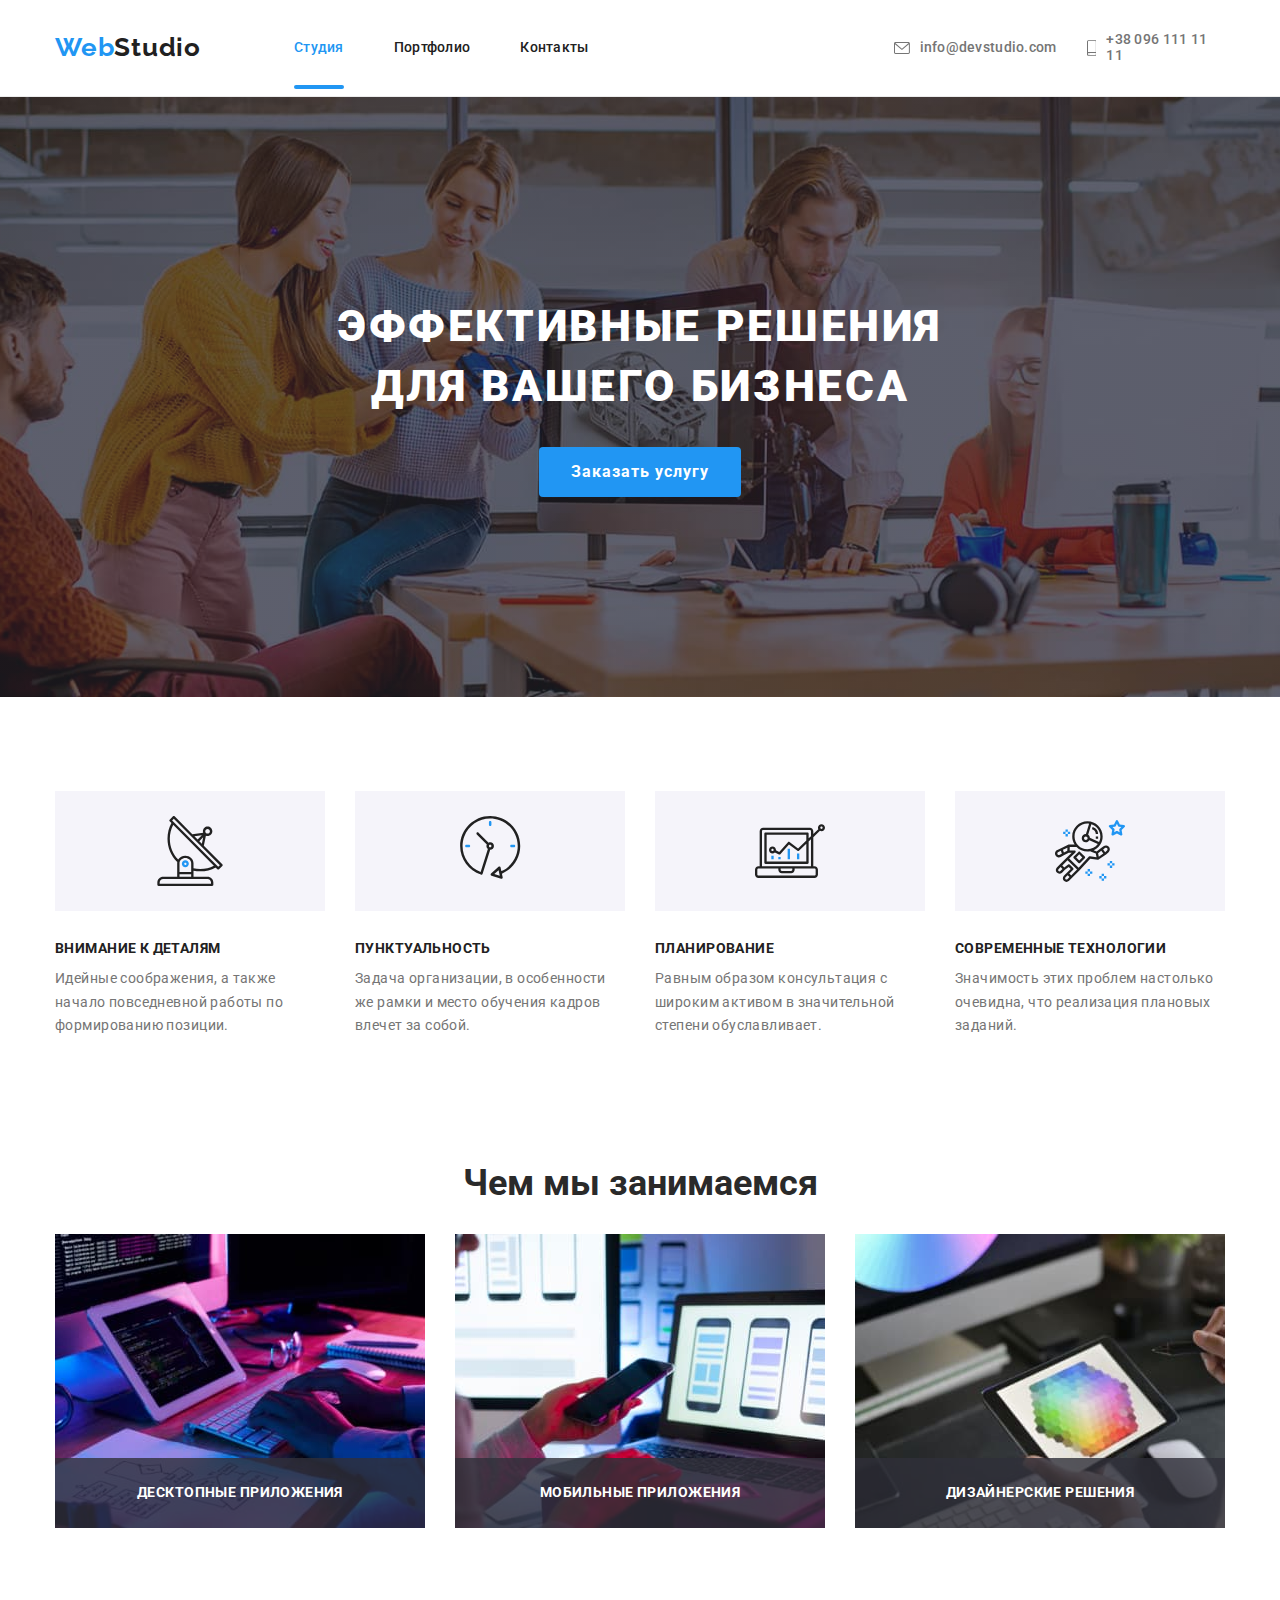
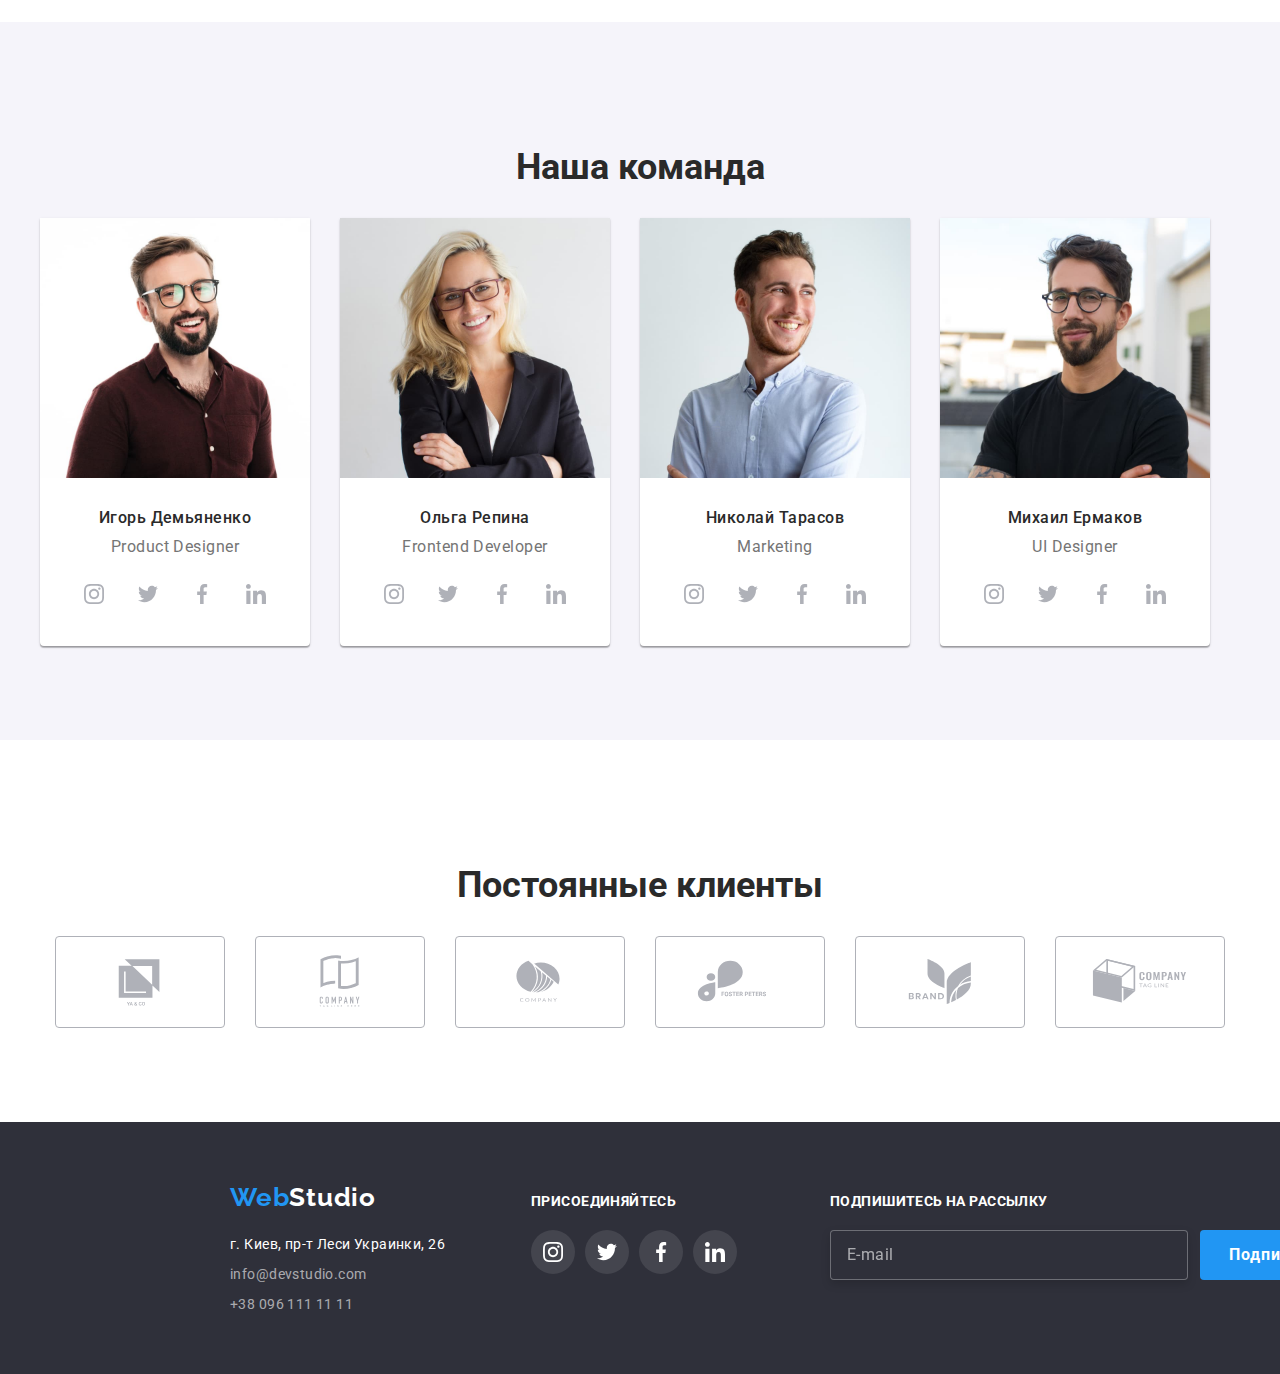
==== commit 2f196455: "add styles (portfolio) in sass" ====
--- a/index.html
+++ b/index.html
@@ -19,18 +19,8 @@
   href="https://fonts.googleapis.com/css2?family=Raleway:wght@700&family=Roboto:wght@400;500;700;900&display=swap" 
   rel="stylesheet"
   >
-  <!-- Normalize -->
-  <!-- <link 
-  rel="stylesheet" 
-  href="https://cdnjs.cloudflare.com/ajax/libs/modern-normalize/1.1.0/modern-normalize.min.css"
-  > -->
-  <!-- Css -->
-  <!-- <link 
-  rel="stylesheet" 
-  href="./css/styles.css"
-  > -->
+  <!-- scss -->
   <link rel="stylesheet" href="./css/main.min.css">
-  <!-- <link rel="stylesheet" href="./css/main.min.css"> -->
 </head>
 <body>
 
@@ -423,7 +413,7 @@
           <b class="footer__subscribe">присоединяйтесь</b>
           <ul class="footer__social-list list">
             <li class="footer__social-item">
-                    <a href="" class="social__link--dark" aria-label="instagram">
+                    <a href="" class="socials__link--dark" aria-label="instagram">
                       <svg class="footer__social-icon"
                       height="20px"
                       width="20px">
@@ -431,7 +421,7 @@
                       </svg>
                     </a></li>
                   <li class="footer__social-item">
-                    <a href="" class="social__link--dark " aria-label="twitter">
+                    <a href="" class="socials__link--dark " aria-label="twitter">
                       <svg class="footer__social-icon"
                       height="20px"
                       width="20px">
@@ -439,7 +429,7 @@
                       </svg>
                     </a></li>
                   <li class="footer__social-item">
-                    <a href="" class="social__link--dark " aria-label="facebook">
+                    <a href="" class="socials__link--dark " aria-label="facebook">
                       <svg class="footer__social-icon"
                       height="20px"
                       width="20px">
@@ -447,7 +437,7 @@
                       </svg>
                     </a></li>
                   <li class="footer__social-item">
-                    <a href="" class="social__link--dark "  aria-label="linkedin">
+                    <a href="" class="socials__link--dark "  aria-label="linkedin">
                       <svg class="footer__social-icon"
                       height="20px"
                       width="20px">
@@ -458,7 +448,7 @@
       </div> 
 
       <div class="form">
-        <p class="form__subscribe">Подпишитесь на рассылку</p>
+        <p class="footer__subscribe">Подпишитесь на рассылку</p>
         <form class="form__block">
             <input class="form__input" type="email" name="email" placeholder="E-mail">
           <button class="form__button button" type="submit">
--- a/css/main.min.css
+++ b/css/main.min.css
@@ -1,2 +1,2 @@
-/*! modern-normalize v1.1.0 | MIT License | https://github.com/sindresorhus/modern-normalize */*,::before,::after{box-sizing:border-box}html{line-height:1.15;-webkit-text-size-adjust:100%;-moz-tab-size:4;tab-size:4}body{margin:0;font-family:system-ui,-apple-system,"Segoe UI",Roboto,Helvetica,Arial,sans-serif,"Apple Color Emoji","Segoe UI Emoji"}hr{height:0;color:inherit}abbr[title]{text-decoration:underline dotted}b,strong{font-weight:bolder}code,kbd,samp,pre{font-family:ui-monospace, SFMono-Regular, Consolas, 'Liberation Mono', Menlo, monospace;font-size:1em}small{font-size:80%}sub,sup{font-size:75%;line-height:0;position:relative;vertical-align:baseline}sub{bottom:-0.25em}sup{top:-0.5em}table{text-indent:0;border-color:inherit}button,input,optgroup,select,textarea{font-family:inherit;font-size:100%;line-height:1.15;margin:0}button,select{text-transform:none}button,[type='button'],[type='reset'],[type='submit']{-webkit-appearance:button}::-moz-focus-inner{border-style:none;padding:0}:-moz-focusring{outline:1px dotted ButtonText}:-moz-ui-invalid{box-shadow:none}legend{padding:0}progress{vertical-align:baseline}::-webkit-inner-spin-button,::-webkit-outer-spin-button{height:auto}[type='search']{-webkit-appearance:textfield;outline-offset:-2px}::-webkit-search-decoration{-webkit-appearance:none}::-webkit-file-upload-button{-webkit-appearance:button;font:inherit}summary{display:list-item}html{box-sizing:border-box}body{margin:0;color:#2a2a2a;font-size:14px;font-weight:400;line-height:1.71;font-family:Roboto,sans-serif}.section-title{color:var #212121;font-size:36px;line-height:1.17;text-align:center}.list{list-style:none;margin:0;padding:0}.link{text-decoration:none}.image{width:100%;height:auto;display:block}.hidden{position:absolute;width:1px;height:1px;margin:-1px;padding:0;overflow:hidden;border:0;clip:rect(0 0 0 0)}.socials__link,.socials__link--light,.socials__link--dark{display:flex;align-items:center;justify-content:center;height:44px;width:44px;border-radius:50%;transition-duration:250ms;transition-timing-function:cubic-bezier(0.4, 0, 0.2, 1)}.container{width:1200px;margin:0 auto;padding:0 15px}.logo{text-decoration:none;margin-right:93px;color:#212121;font-family:Raleway;font-size:26px;font-weight:700;line-height:1.19;letter-spacing:0.03em}.logo-name{color:#2196F3}.header{border-bottom:1px solid #ECECEC}.nav,.header__container{display:flex;align-items:center}.nav__list{display:flex;align-items:center}.nav__item:not(:last-child){margin-right:50px}.nav__link{position:relative;display:block;padding:32px 0;color:#212121;font-weight:500;line-height:1.14;letter-spacing:0.02em;transition-timing-function:cubic-bezier(0.4, 0, 0.2, 1);transition-duration:250ms;transition-property:color}.nav__link:hover,.nav__link:focus{color:#2196F3}.nav__link.current{color:#2196F3;position:relative}.nav__link.current:after{content:"";position:absolute;bottom:-1.5px;left:0;width:100%;height:4px;background:#2196F3;border-radius:2px}.contacts{display:flex;align-items:center;margin-left:305px}.contacts__item:not(:last-child){margin-right:30px}.contacts__link{display:flex;align-items:center;padding:32px 0;color:#757575;fill:#757575;font-weight:500;line-height:1.14;letter-spacing:0.02em;transition-timing-function:cubic-bezier(0.4, 0, 0.2, 1);transition-duration:250ms;transition-property:color, fill}.contacts__link:hover,.contacts__linkfocus{color:#2196F3;fill:#2196F3}.contacts__icon{margin-right:10px}.hero{padding:200px 0;margin:auto;background-color:#C4C4C4;background-image:linear-gradient(rgba(47,48,58,0.475), rgba(47,48,58,0.475)),url(../images/team.jpg);background-repeat:no-repeat;background-position:center;max-width:1600px}.hero__container{text-align:center}.hero__title{max-width:696px;margin:0 auto 30px;color:#fff;font-weight:900;font-size:44px;line-height:1.36;letter-spacing:0.06em;text-transform:uppercase}.button{padding:10px 32px;min-width:200px;border:0;border-radius:4px;color:#fff;background-color:#2196F3;font-family:inherit;font-weight:700;font-size:16px;line-height:1.88;letter-spacing:0.06em;cursor:pointer;transition-duration:250ms;transition-timing-function:cubic-bezier(0.4, 0, 0.2, 1);transition-property:background-color}.button:focus,.button:hover{background-color:#188CE8}.feature{padding:94px 0 47px}.feature__list{display:flex;align-items:center;justify-content:center}.feature__item{width:270px;margin-right:30px}.feature__item:last-child{margin-right:0}.feature__card{margin-bottom:30px;display:flex;align-items:center;justify-content:center;background:#F5F4FA;width:270px;height:120px}.feature__title{margin:0 0 10px;color:#212121;font-weight:700;font-size:14px;line-height:1.14;text-transform:uppercase;letter-spacing:0.03em}.feature__subtitle{margin:0;color:#757575;line-height:1.71;letter-spacing:0.03em}.services{padding:47px 0 94px}.services__list{display:flex;align-items:center;justify-content:center}.services__item{position:relative;margin-right:30px}.services__item:last-child{margin-right:0}.services__description{position:absolute;bottom:0;padding:27px;right:0;left:0;margin:0;font-weight:700;line-height:1.14;text-align:center;letter-spacing:0.03em;text-transform:uppercase;color:#fff;background:rgba(47,48,58,0.8)}.team{background-color:#F5F4FA;padding:94px 0}.team__list{display:flex;align-items:center;justify-content:center}.team__card{margin:0 30px 0 0;background-color:#fff;box-shadow:0px 1px 3px rgba(0,0,0,0.12),0px 1px 1px rgba(0,0,0,0.14),0px 2px 1px rgba(0,0,0,0.2);border-radius:0px 0px 4px 4px}.team__card-content{padding:30px 32px;text-align:center}.team__card-title{margin:0 0 10px 0;font-weight:500;font-size:16px;line-height:1.19;letter-spacing:0.03em}.team__card-title:last-child{margin-right:0}.team__card-description{color:#757575;font-weight:400;font-size:16px;line-height:1.19;letter-spacing:0.03em;margin:0 0 16px}.socials{display:flex;align-items:center;justify-content:center}.socials__link--light{fill:#AFB1B8;transition-property:background-color, fill}.socials__link--light:hover,.socials__link--light:focus{background-color:#2196F3;fill:#fff}.socials__item:not(:last-child){margin-right:10px}.clients{padding:94px 0}.clients__list{display:flex;align-items:center}.clients__item{width:170px;height:92px}.clients__item:not(:last-child){margin-right:30px}.clients__link{display:flex;align-items:center;justify-content:center;fill:#AFB1B8;border:1px solid #AFB1B8;border-radius:4px;width:100%;height:100%;transition-timing-function:cubic-bezier(0.4, 0, 0.2, 1);transition-duration:250ms;transition-property:fill, border}.clients__link:hover,.clients__link:focus{fill:#2196F3;border:1px solid #2196F3}.footer{padding:60px 215px;background-color:#2F303A}.footer .container{display:flex;align-items:baseline}.logo__footer{color:#fff;display:inline-block;margin-bottom:20px;margin-right:0}.address__item{margin-bottom:9px;height:21px}.address__item:last-child{margin-bottom:0}.address__list{width:231px}.address__link-address{color:#fff;font-style:normal;letter-spacing:0.03em}.address__link{padding:0;color:rgba(255,255,255,0.6);font-weight:400;font-style:normal;letter-spacing:0.03em;transition-timing-function:cubic-bezier(0.4, 0, 0.2, 1);transition-duration:250ms;transition-property:color}.address__link:hover,.address__link:focus{color:#2196F3}.footer__social{margin-left:70px}.footer__subscribe{display:block;margin-bottom:20px;margin-top:0;color:#fff;font-weight:700;line-height:1.14;letter-spacing:0.03em;text-transform:uppercase}.footer__social-list{display:flex}.footer__social-item{display:flex}.footer__social-item:not(:last-child){margin-right:10px}.socials__link--dark{background-color:rgba(255,255,255,0.1);fill:#fff;transition-property:background-color}.socials__link--dark:hover,.socials__link--dark:focus{background-color:#2196F3}.form{display:flex;flex-direction:column;margin-left:93px;width:570px}.form__block{display:flex;align-items:flex-end}.form__input{font-size:16px;padding:15px 10px 15px 16px;width:100%;background:#2F303A;color:#C4C4C4;border:1px solid rgba(255,255,255,0.3);filter:drop-shadow(0px 4px 4px rgba(0,0,0,0.15));border-radius:4px;outline:transparent;transition-property:solid;transition-duration:250ms;transition-timing-function:cubic-bezier(0.4, 0, 0.2, 1)}.form__input:focus{border:1px solid #2196F3}.form__input::placeholder{font-weight:400;font-size:16px;line-height:1.25;letter-spacing:0.03em;color:rgba(255,255,255,0.6)}.form__button{display:flex;justify-content:center;align-items:center;margin-left:12px;padding:10px 28px 10px 29px;fill:#fff}.form__icon{padding:0;margin-left:10px}.backdrop{position:fixed;width:100vw;height:100vh;left:0px;top:0px;background:rgba(0,0,0,0.2);opacity:1;visibility:visible;pointer-events:initial;transition-property:opacity, visibility;transition-duration:250ms;transition-timing-function:cubic-bezier(0.4, 0, 0.2, 1)}.modal{position:absolute;width:528px;top:50%;left:50%;transform:translate(-50%, -50%);background:#fff;box-shadow:0px 1px 3px rgba(0,0,0,0.12),0px 1px 1px rgba(0,0,0,0.14),0px 2px 1px rgba(0,0,0,0.2);border-radius:4px}.backdrop.is-hidden{opacity:0;visibility:hidden;pointer-events:none}.modal__close{display:flex;justify-content:center;align-items:center;position:absolute;top:8px;right:8px;width:30px;height:30px;background:#fff;border:1px solid rgba(0,0,0,0.1);border-radius:50%;cursor:pointer;transition-timing-function:cubic-bezier(0.4, 0, 0.2, 1) 250s;transition-duration:250ms;transition-property:fill}.modal__close:focus,.modal__close:hover{fill:#2196F3}.modal__close-icon{display:block}.modal__container{padding:40px}.modal__form{display:flex;flex-direction:column;justify-content:center}.modal__title{text-align:center;margin-top:0;margin-bottom:12px;font-weight:700;font-size:20px;line-height:1.15;letter-spacing:0.03em}.modal__label{display:flex;position:relative;flex-direction:column;margin-bottom:10px;font-size:12px;line-height:1.16;letter-spacing:0.01em;color:#757575}.modal__input{padding:12px 10px 12px 42px;margin-top:4px;border:1px solid rgba(33,33,33,0.2);border-radius:4px;outline:transparent;transition-timing-function:cubic-bezier(0.4, 0, 0.2, 1);transition-duration:250ms;transition-property:border-color}.modal__input:focus{border-color:var(--accent-color)}.modal__input:focus+.modal__icon{fill:var(--accent-color)}.modal__icon{padding:0;position:absolute;top:50%;left:12px;fill:#212121;transition-timing-function:cubic-bezier(0.4, 0, 0.2, 1);transition-duration:250ms;transition-property:fill}.modal__label-textarea{padding:11px 16px;margin-top:4px;outline:transparent;border:1px solid rgba(33,33,33,0.2);border-radius:4px;transition-timing-function:cubic-bezier(0.4, 0, 0.2, 1);transition-duration:250ms;transition-property:border-color;resize:none}.modal__label-textarea:focus{border-color:#2196F3}.modal__label-textarea::placeholder{font-weight:400;font-size:12px;line-height:1.166;letter-spacing:0.01em;color:rgba(117,117,117,0.5)}.modal__checkbox-fake{display:flex;justify-content:center;align-items:center;background:#fff;fill:#fff;width:16px;height:15px;margin-right:8px;border-radius:4px;outline:2px solid #212121;outline-offset:-2px;transition-timing-function:cubic-bezier(0.4, 0, 0.2, 1);transition-duration:250ms;transition-property:solid, background-color, fill}.modal__checkbox-fake :focus{outline:2px solid var(--accent-color)}.modal__checkbox:checked+.modal__checkbox-fake{outline-color:#2196F3;background-color:#2196F3}.modal__link{text-decoration-line:underline;color:#2196F3}.modal__label-agreement{display:flex;flex-direction:row;justify-content:center;align-items:center;text-align:center;margin-bottom:30px;margin-top:10px;font-weight:400;font-size:14px;line-height:1.71;letter-spacing:0.03em;color:#757575;cursor:pointer}.modal__button{margin:0 auto;width:200px;height:50px}
+/*! modern-normalize v1.1.0 | MIT License | https://github.com/sindresorhus/modern-normalize */*,::before,::after{box-sizing:border-box}html{line-height:1.15;-webkit-text-size-adjust:100%;-moz-tab-size:4;tab-size:4}body{margin:0;font-family:system-ui,-apple-system,"Segoe UI",Roboto,Helvetica,Arial,sans-serif,"Apple Color Emoji","Segoe UI Emoji"}hr{height:0;color:inherit}abbr[title]{text-decoration:underline dotted}b,strong{font-weight:bolder}code,kbd,samp,pre{font-family:ui-monospace, SFMono-Regular, Consolas, 'Liberation Mono', Menlo, monospace;font-size:1em}small{font-size:80%}sub,sup{font-size:75%;line-height:0;position:relative;vertical-align:baseline}sub{bottom:-0.25em}sup{top:-0.5em}table{text-indent:0;border-color:inherit}button,input,optgroup,select,textarea{font-family:inherit;font-size:100%;line-height:1.15;margin:0}button,select{text-transform:none}button,[type='button'],[type='reset'],[type='submit']{-webkit-appearance:button}::-moz-focus-inner{border-style:none;padding:0}:-moz-focusring{outline:1px dotted ButtonText}:-moz-ui-invalid{box-shadow:none}legend{padding:0}progress{vertical-align:baseline}::-webkit-inner-spin-button,::-webkit-outer-spin-button{height:auto}[type='search']{-webkit-appearance:textfield;outline-offset:-2px}::-webkit-search-decoration{-webkit-appearance:none}::-webkit-file-upload-button{-webkit-appearance:button;font:inherit}summary{display:list-item}html{box-sizing:border-box}body{margin:0;color:#2a2a2a;font-size:14px;font-weight:400;line-height:1.71;font-family:Roboto,sans-serif}.section-title{color:var #212121;font-size:36px;line-height:1.17;text-align:center}.list{list-style:none;margin:0;padding:0}.link{text-decoration:none}.image{width:100%;height:auto;display:block}.hidden{position:absolute;width:1px;height:1px;margin:-1px;padding:0;overflow:hidden;border:0;clip:rect(0 0 0 0)}.socials__link,.socials__link--light,.socials__link--dark{display:flex;align-items:center;justify-content:center;height:44px;width:44px;border-radius:50%;transition-duration:250ms;transition-timing-function:cubic-bezier(0.4, 0, 0.2, 1)}.footer__subscribe{display:block;margin-bottom:20px;margin-top:0;color:#fff;font-weight:700;line-height:1.14;letter-spacing:0.03em;text-transform:uppercase}.container{width:1200px;margin:0 auto;padding:0 15px}.logo{text-decoration:none;margin-right:93px;color:#212121;font-family:Raleway;font-size:26px;font-weight:700;line-height:1.19;letter-spacing:0.03em}.logo-name{color:#2196F3}.header{border-bottom:1px solid #ECECEC}.nav,.header__container{display:flex;align-items:center}.nav__list{display:flex;align-items:center}.nav__item:not(:last-child){margin-right:50px}.nav__link{position:relative;display:block;padding:32px 0;color:#212121;font-weight:500;line-height:1.14;letter-spacing:0.02em;transition-timing-function:cubic-bezier(0.4, 0, 0.2, 1);transition-duration:250ms;transition-property:color}.nav__link:hover,.nav__link:focus{color:#2196F3}.nav__link.current{color:#2196F3;position:relative}.nav__link.current:after{content:"";position:absolute;bottom:-1.5px;left:0;width:100%;height:4px;background:#2196F3;border-radius:2px}.contacts{display:flex;align-items:center;margin-left:305px}.contacts__item:not(:last-child){margin-right:30px}.contacts__link{display:flex;align-items:center;padding:32px 0;color:#757575;fill:#757575;font-weight:500;line-height:1.14;letter-spacing:0.02em;transition-timing-function:cubic-bezier(0.4, 0, 0.2, 1);transition-duration:250ms;transition-property:color, fill}.contacts__link:hover,.contacts__linkfocus{color:#2196F3;fill:#2196F3}.contacts__icon{margin-right:10px}.hero{padding:200px 0;margin:auto;background-color:#C4C4C4;background-image:linear-gradient(rgba(47,48,58,0.475), rgba(47,48,58,0.475)),url(../images/team.jpg);background-repeat:no-repeat;background-position:center;max-width:1600px}.hero__container{text-align:center}.hero__title{max-width:696px;margin:0 auto 30px;color:#fff;font-weight:900;font-size:44px;line-height:1.36;letter-spacing:0.06em;text-transform:uppercase}.button{padding:10px 32px;min-width:200px;border:0;border-radius:4px;color:#fff;background-color:#2196F3;font-family:inherit;font-weight:700;font-size:16px;line-height:1.88;letter-spacing:0.06em;cursor:pointer;transition-duration:250ms;transition-timing-function:cubic-bezier(0.4, 0, 0.2, 1);transition-property:background-color}.button:focus,.button:hover{background-color:#188CE8}.feature{padding:94px 0 47px}.feature__list{display:flex;align-items:center;justify-content:center}.feature__item{width:270px;margin-right:30px}.feature__item:last-child{margin-right:0}.feature__card{margin-bottom:30px;display:flex;align-items:center;justify-content:center;background:#F5F4FA;width:270px;height:120px}.feature__title{margin:0 0 10px;color:#212121;font-weight:700;font-size:14px;line-height:1.14;text-transform:uppercase;letter-spacing:0.03em}.feature__subtitle{margin:0;color:#757575;line-height:1.71;letter-spacing:0.03em}.services{padding:47px 0 94px}.services__list{display:flex;align-items:center;justify-content:center}.services__item{position:relative;margin-right:30px}.services__item:last-child{margin-right:0}.services__description{position:absolute;bottom:0;padding:27px;right:0;left:0;margin:0;font-weight:700;line-height:1.14;text-align:center;letter-spacing:0.03em;text-transform:uppercase;color:#fff;background:rgba(47,48,58,0.8)}.team{background-color:#F5F4FA;padding:94px 0}.team__list{display:flex;align-items:center;justify-content:center}.team__card{margin:0 30px 0 0;background-color:#fff;box-shadow:0px 1px 3px rgba(0,0,0,0.12),0px 1px 1px rgba(0,0,0,0.14),0px 2px 1px rgba(0,0,0,0.2);border-radius:0px 0px 4px 4px}.team__card-content{padding:30px 32px;text-align:center}.team__card-title{margin:0 0 10px 0;font-weight:500;font-size:16px;line-height:1.19;letter-spacing:0.03em}.team__card-title:last-child{margin-right:0}.team__card-description{color:#757575;font-weight:400;font-size:16px;line-height:1.19;letter-spacing:0.03em;margin:0 0 16px}.socials{display:flex;align-items:center;justify-content:center}.socials__link--light{fill:#AFB1B8;transition-property:background-color, fill}.socials__link--light:hover,.socials__link--light:focus{background-color:#2196F3;fill:#fff}.socials__item:not(:last-child){margin-right:10px}.clients{padding:94px 0}.clients__list{display:flex;align-items:center}.clients__item{width:170px;height:92px}.clients__item:not(:last-child){margin-right:30px}.clients__link{display:flex;align-items:center;justify-content:center;fill:#AFB1B8;border:1px solid #AFB1B8;border-radius:4px;width:100%;height:100%;transition-timing-function:cubic-bezier(0.4, 0, 0.2, 1);transition-duration:250ms;transition-property:fill, border}.clients__link:hover,.clients__link:focus{fill:#2196F3;border:1px solid #2196F3}.footer{padding:60px 215px;background-color:#2F303A}.logo__footer{color:#fff;display:inline-block;margin-bottom:20px;margin-right:0}.address__item{margin-bottom:9px;height:21px}.address__item:last-child{margin-bottom:0}.address__list{width:231px}.address__link-address{color:#fff;font-style:normal;letter-spacing:0.03em}.address__link{padding:0;color:rgba(255,255,255,0.6);font-weight:400;font-style:normal;letter-spacing:0.03em;transition-timing-function:cubic-bezier(0.4, 0, 0.2, 1);transition-duration:250ms;transition-property:color}.address__link:hover,.address__link:focus{color:#2196F3}.footer .container{display:flex;align-items:baseline}.footer__social{margin-left:70px}.footer__social-list{display:flex}.footer__social-item{display:flex}.footer__social-item:not(:last-child){margin-right:10px}.socials__link--dark{background-color:rgba(255,255,255,0.1);fill:#fff;transition-property:background-color}.socials__link--dark:hover,.socials__link--dark:focus{background-color:#2196F3}.form{display:flex;flex-direction:column;margin-left:93px;width:570px}.form__block{display:flex;align-items:flex-end}.form__input{font-size:16px;padding:15px 10px 15px 16px;width:100%;background:#2F303A;color:#C4C4C4;border:1px solid rgba(255,255,255,0.3);filter:drop-shadow(0px 4px 4px rgba(0,0,0,0.15));border-radius:4px;outline:transparent;transition-property:solid;transition-duration:250ms;transition-timing-function:cubic-bezier(0.4, 0, 0.2, 1)}.form__input:focus{border:1px solid #2196F3}.form__input::placeholder{font-weight:400;font-size:16px;line-height:1.25;letter-spacing:0.03em;color:rgba(255,255,255,0.6)}.form__button{display:flex;justify-content:center;align-items:center;margin-left:12px;padding:10px 28px 10px 29px;fill:#fff}.form__icon{padding:0;margin-left:10px}.backdrop{position:fixed;width:100vw;height:100vh;left:0px;top:0px;background:rgba(0,0,0,0.2);opacity:1;visibility:visible;pointer-events:initial;transition-property:opacity, visibility;transition-duration:250ms;transition-timing-function:cubic-bezier(0.4, 0, 0.2, 1)}.modal{position:absolute;width:528px;top:50%;left:50%;transform:translate(-50%, -50%);background:#fff;box-shadow:0px 1px 3px rgba(0,0,0,0.12),0px 1px 1px rgba(0,0,0,0.14),0px 2px 1px rgba(0,0,0,0.2);border-radius:4px}.backdrop.is-hidden{opacity:0;visibility:hidden;pointer-events:none}.modal__close{display:flex;justify-content:center;align-items:center;position:absolute;top:8px;right:8px;width:30px;height:30px;background:#fff;border:1px solid rgba(0,0,0,0.1);border-radius:50%;cursor:pointer;transition-timing-function:cubic-bezier(0.4, 0, 0.2, 1) 250s;transition-duration:250ms;transition-property:fill}.modal__close:focus,.modal__close:hover{fill:#2196F3}.modal__close-icon{display:block}.modal__container{padding:40px}.modal__form{display:flex;flex-direction:column;justify-content:center}.modal__title{text-align:center;margin-top:0;margin-bottom:12px;font-weight:700;font-size:20px;line-height:1.15;letter-spacing:0.03em}.modal__label{display:flex;position:relative;flex-direction:column;margin-bottom:10px;font-size:12px;line-height:1.16;letter-spacing:0.01em;color:#757575}.modal__input{padding:12px 10px 12px 42px;margin-top:4px;border:1px solid rgba(33,33,33,0.2);border-radius:4px;outline:transparent;transition-timing-function:cubic-bezier(0.4, 0, 0.2, 1);transition-duration:250ms;transition-property:border-color}.modal__input:focus{border-color:#2196F3}.modal__input:focus+.modal__icon{fill:#2196F3}.modal__icon{padding:0;position:absolute;top:50%;left:12px;fill:#212121;transition-timing-function:cubic-bezier(0.4, 0, 0.2, 1);transition-duration:250ms;transition-property:fill}.modal__label-textarea{padding:11px 16px;margin-top:4px;outline:transparent;border:1px solid rgba(33,33,33,0.2);border-radius:4px;transition-timing-function:cubic-bezier(0.4, 0, 0.2, 1);transition-duration:250ms;transition-property:border-color;resize:none}.modal__label-textarea:focus{border-color:#2196F3}.modal__label-textarea::placeholder{font-weight:400;font-size:12px;line-height:1.166;letter-spacing:0.01em;color:rgba(117,117,117,0.5)}.modal__checkbox-fake{display:flex;justify-content:center;align-items:center;background:#fff;fill:#fff;width:16px;height:15px;margin-right:8px;border-radius:4px;outline:2px solid #212121;outline-offset:-2px;transition-timing-function:cubic-bezier(0.4, 0, 0.2, 1);transition-duration:250ms;transition-property:solid, background-color, fill}.modal__checkbox-fake:focus{outline:2px solid #2196F3}.modal__checkbox:checked+.modal__checkbox-fake{outline-color:#2196F3;background-color:#2196F3}.modal__link{text-decoration-line:underline;color:#2196F3}.modal__label-agreement{display:flex;flex-direction:row;justify-content:center;align-items:center;text-align:center;margin-bottom:30px;margin-top:10px;font-weight:400;font-size:14px;line-height:1.71;letter-spacing:0.03em;color:#757575;cursor:pointer}.modal__button{margin:0 auto;width:200px;height:50px}.filter__list{display:flex;justify-content:center;margin-bottom:50px}.filter__item{margin-right:8px}.filter__item:last-child{margin-right:0}.filter__button{padding:6px 22px;color:#212121;background-color:#F5F4FA;border:0;font-family:inherit;font-weight:500;font-size:16px;line-height:1.63;letter-spacing:0.03em;border-radius:4px;cursor:pointer;transition-timing-function:cubic-bezier(0.4, 0, 0.2, 1);transition-duration:250ms;transition-property:color, background-color, box-shadow}.filter__button:hover,.filter__button:focus{color:#fff;background-color:#2196F3;box-shadow:0px 3px 1px rgba(0,0,0,0.1),0px 1px 2px rgba(0,0,0,0.08),0px 2px 2px rgba(0,0,0,0.12)}.filter__button.current{color:#fff;background-color:#2196F3}.portfolio__section{padding:94px 0}.portfolio__list{display:flex;flex-wrap:wrap}.portfolio__card{margin:0 30px 30px 0}.portfolio__card:nth-child(3n+3){margin-right:0}.portfolio__card:nth-last-child(-n+3){margin-bottom:0}.portfolio__link{display:block;transition-timing-function:cubic-bezier(0.4, 0, 0.2, 1);transition-duration:250ms;transition-property:box-shadow}.portfolio__link:hover,.portfolio__link:focus{box-shadow:0px 1px 1px rgba(0,0,0,0.12),0px 4px 4px rgba(0,0,0,0.06),1px 4px 6px rgba(0,0,0,0.16)}.portfolio__link:hover .portfolio__text,.portfolio__link:focus .portfolio__text{transform:translateY(0);opacity:1}.portfolio__block{padding:20px 24px;border:1px solid #EEEEEE;border-top:0}.portfolio__title{margin:0 0 4px;color:#212121;font-size:18px;line-height:2;letter-spacing:0.06em}.portfolio__subtitle{margin:0;color:#757575;font-size:16px;line-height:1.88;letter-spacing:0.03em}.portfolio__text{position:absolute;transform:translateY(100%);transition-timing-function:cubic-bezier(0.4, 0, 0.2, 1);transition-duration:250ms;transition-property:transform, opacity;top:0;bottom:0;opacity:0;padding:63px 24px;margin:0;font-weight:400;font-size:18px;line-height:1.5;letter-spacing:0.03em;color:#fff;background:rgba(33,150,243,0.9)}.portfolio__overlay{position:relative;overflow:hidden}
 /*# sourceMappingURL=main.min.css.map */